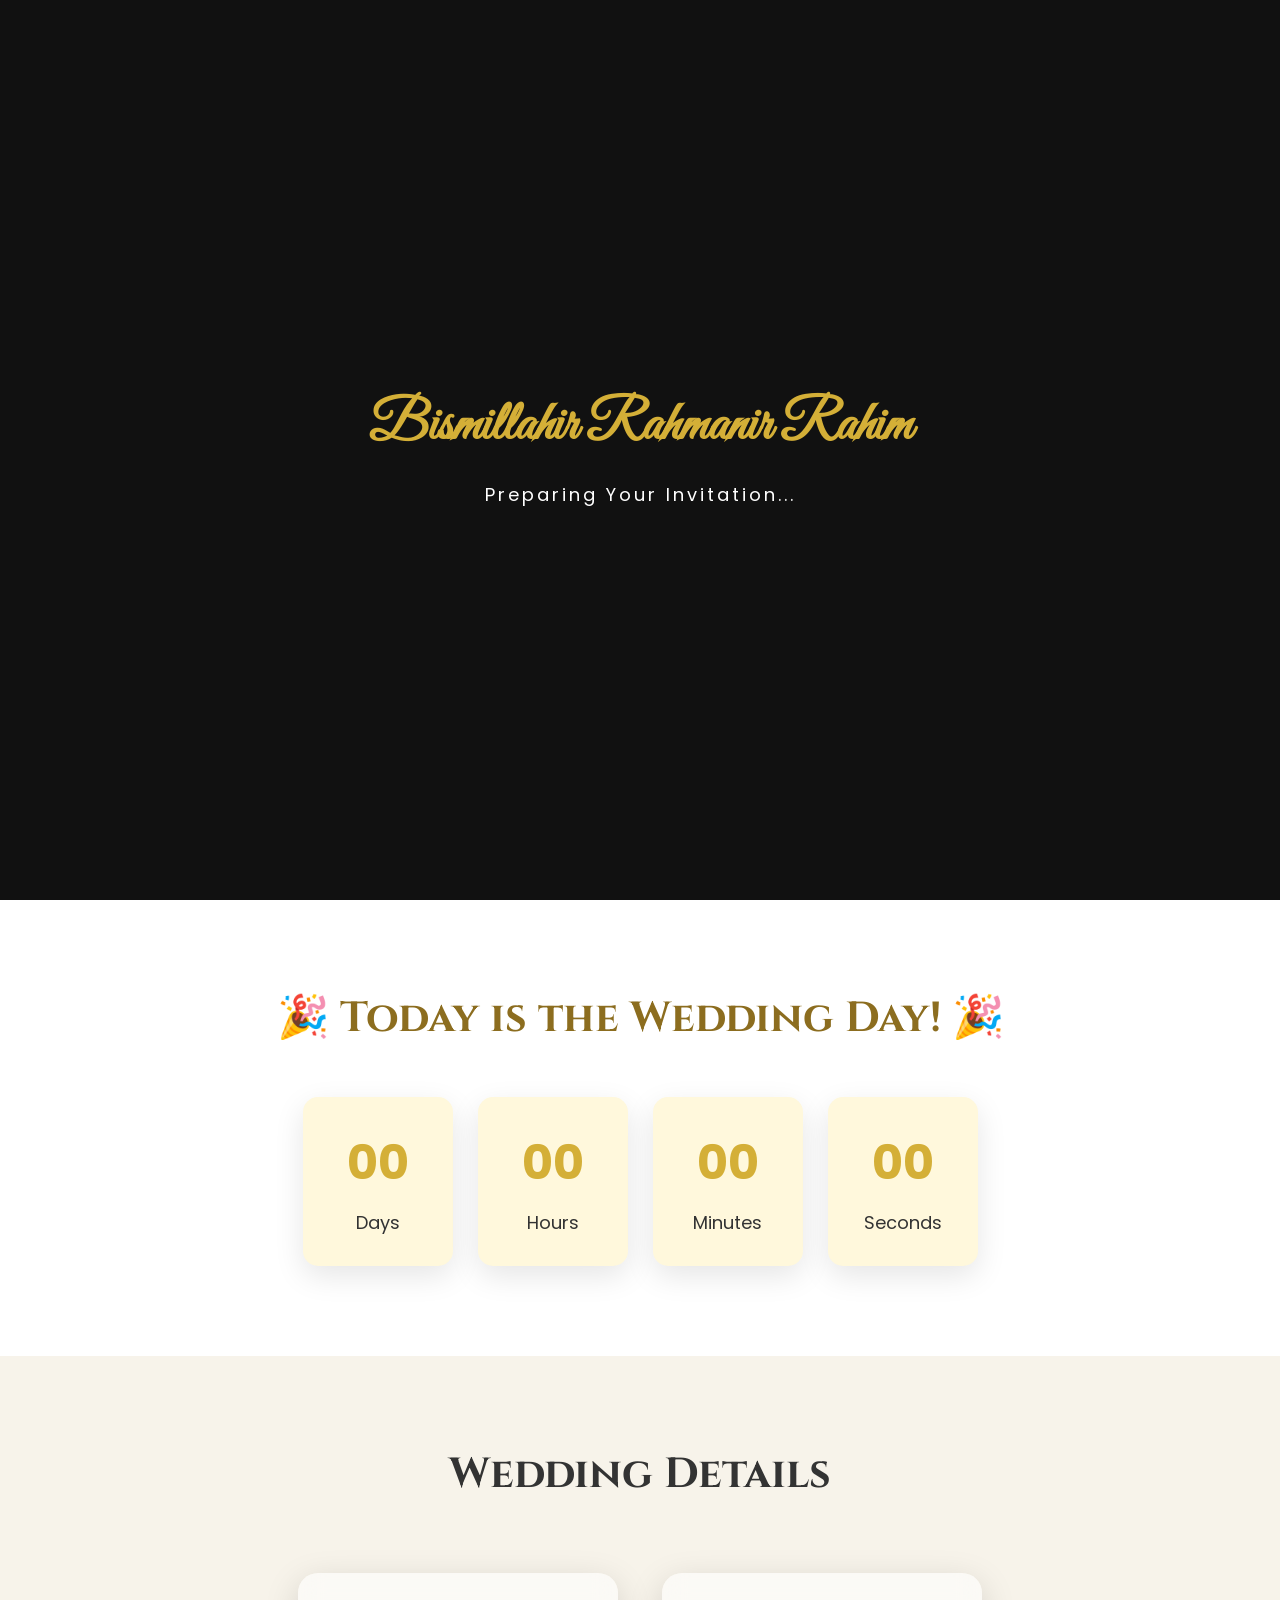
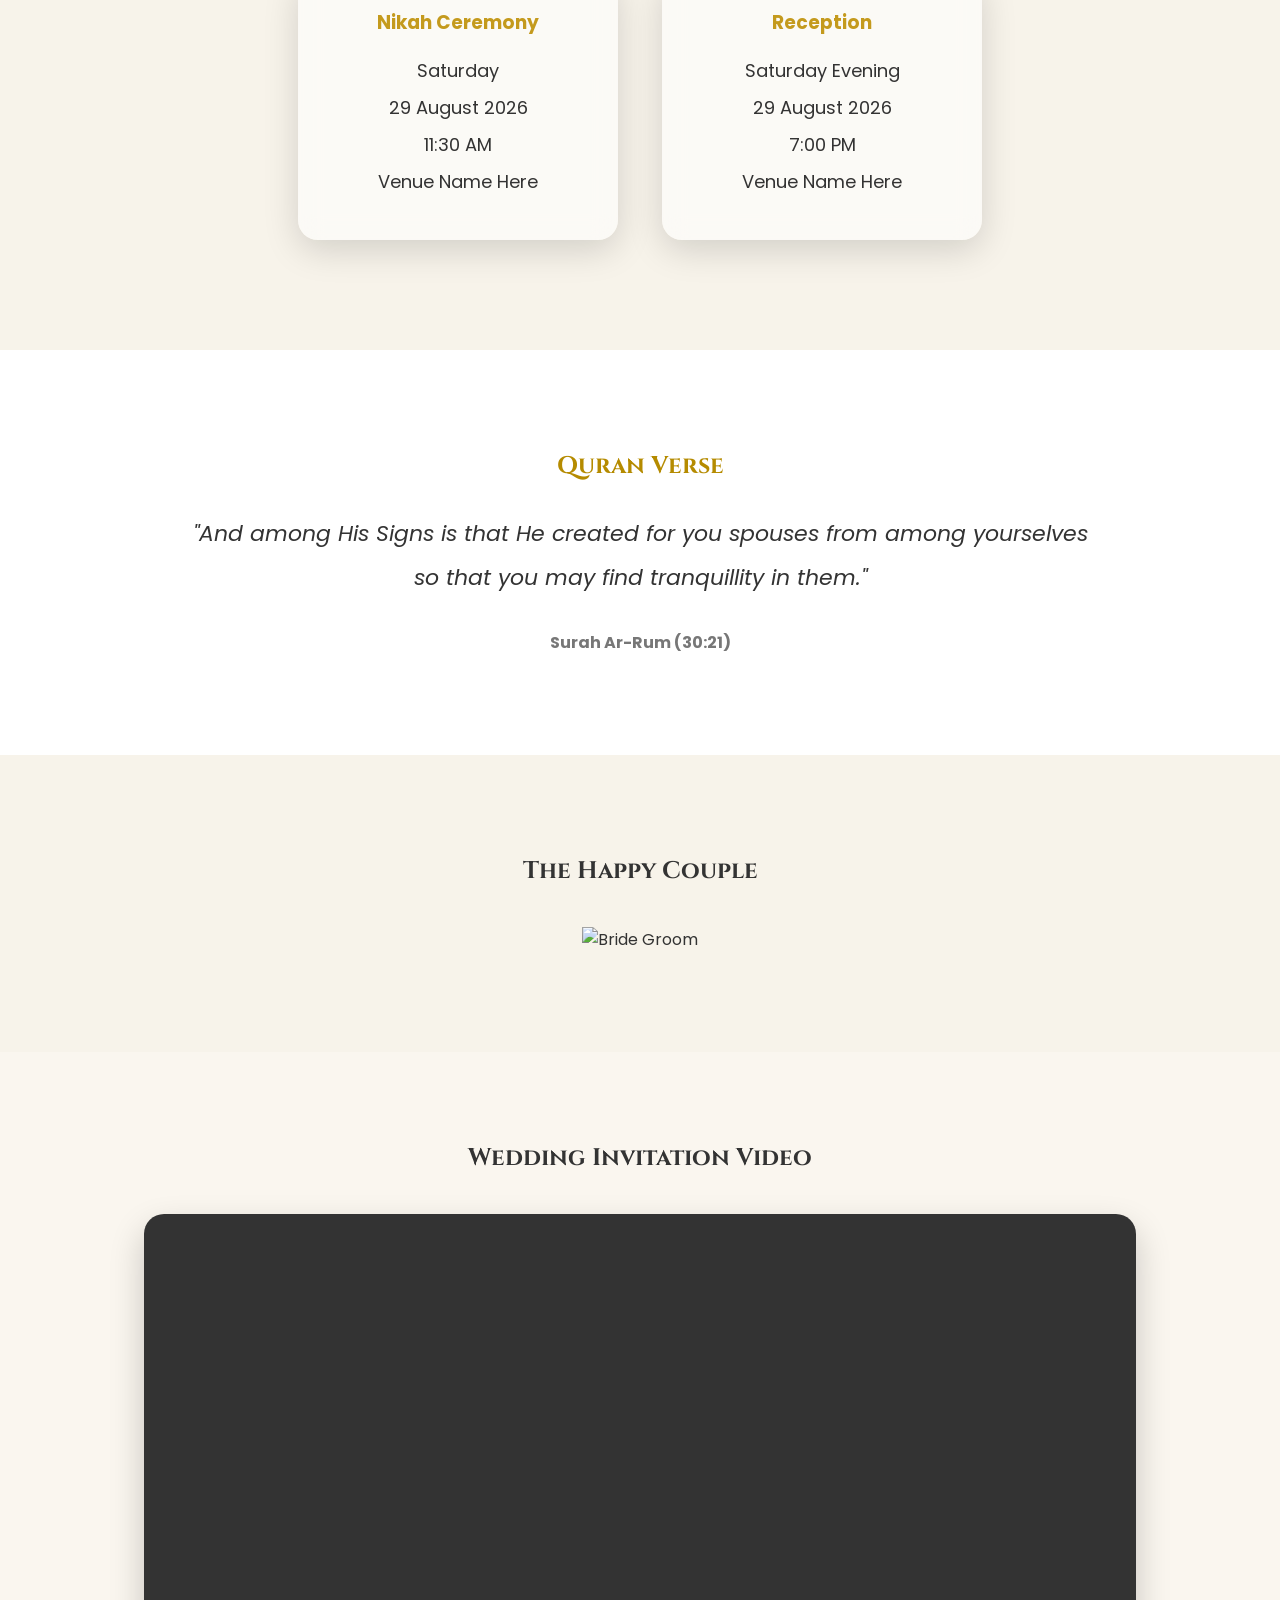
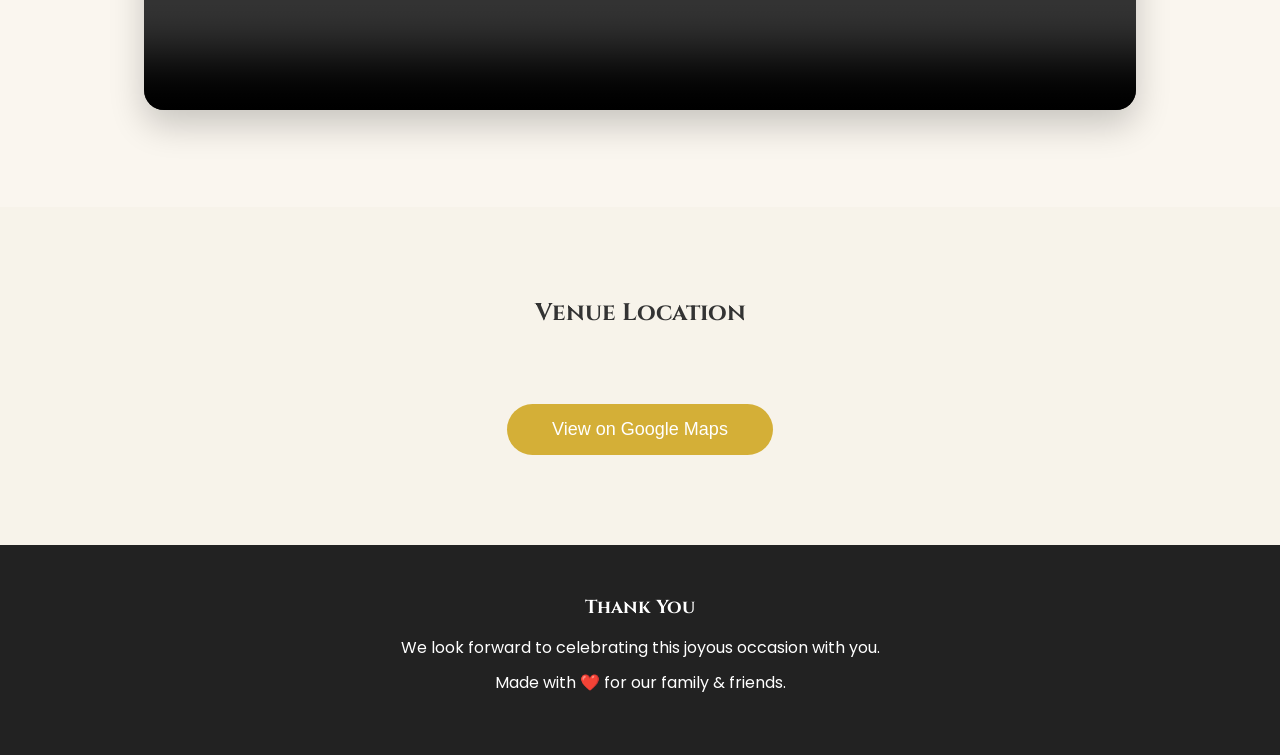
==== index.html @ c0cc4c81 "Add files via upload" ====
<!DOCTYPE html>
<html lang="en">

<head>

<meta charset="UTF-8">
<meta name="viewport" content="width=device-width, initial-scale=1.0">

<title>Mohammed Zubair ❤️ Fareeha Anjum</title>

<link rel="stylesheet" href="style.css">

<link href="https://fonts.googleapis.com/css2?family=Cinzel:wght@400;600;700&family=Great+Vibes&family=Poppins:wght@300;400;500;600&display=swap" rel="stylesheet">

</head>

<body>
<!-- Loading Screen -->

<div id="loader">

    <div class="loader-content">

        <h2>Bismillahir Rahmanir Rahim</h2>

        <p>Preparing Your Invitation...</p>

    </div>

</div>

<!-- Floating Background -->

<div class="floating-bg"></div>

<!-- Hero Section -->

<section class="hero">

<div class="overlay">

<h3>Bismillahir Rahmanir Rahim</h3>

<h1>Mohammed Zubair</h1>

<div class="heart">❤</div>

<h1>Fareeha Anjum</h1>

<p class="invite">

Together with our beloved families,

we warmly invite you to celebrate

our Wedding Ceremony.

</p>

<a href="#details">

<button class="btn pulse">

Open Invitation

</button>

</a>

</div>

</section>

<!-- Countdown -->

<section class="countdown">

<h2>Wedding Countdown</h2>

<div id="timer">

<div>

<span id="days">00</span>

<p>Days</p>

</div>

<div>

<span id="hours">00</span>

<p>Hours</p>

</div>

<div>

<span id="minutes">00</span>

<p>Minutes</p>

</div>

<div>

<span id="seconds">00</span>

<p>Seconds</p>

</div>

</div>

</section>

<!-- Wedding Details -->

<section id="details" class="details">

<h2>Wedding Details</h2>

<div class="card">

<h3>Nikah Ceremony</h3>

<p>Saturday</p>

<p>29 August 2026</p>

<p>11:30 AM</p>

<p>Venue Name Here</p>

</div>

<div class="card">

<h3>Reception</h3>

<p>Saturday Evening</p>

<p>29 August 2026</p>

<p>7:00 PM</p>

<p>Venue Name Here</p>

</div>

</section>

<!-- Quran Verse -->

<section class="verse">

<h2>Quran Verse</h2>

<p>

"And among His Signs is that He created for you spouses

from among yourselves so that you may find tranquillity in them."

</p>

<h4>Surah Ar-Rum (30:21)</h4>

</section>

<!-- Cartoon Illustration -->

<section class="couple">

<h2>The Happy Couple</h2>

<img src="images/bride-groom.png" alt="Bride Groom">

</section>

<!-- Invitation Video -->

<section class="video">

<h2>Wedding Invitation Video</h2>

<video controls>

<source src="video/invitation.mp4" type="video/mp4">

</video>

</section>

<!-- Google Maps -->

<section class="location">

<h2>Venue Location</h2>

<a href="https://maps.google.com" target="_blank">

<button class="btn">

View on Google Maps

</button>

</a>

</section>


<!-- Footer -->

<footer>

<h3>

Thank You

</h3>

<p>

We look forward to celebrating this joyous occasion with you.

</p>

<p>

Made with ❤️ for our family & friends.

</p>

</footer>

<script src="script.js"></script>

<audio id="bgmusic" loop>

<source src="music/wedding.mp3" type="audio/mpeg">

</audio>

<button id="musicBtn">

🔊

</button>

</button>

<button id="topBtn">

↑

</button>

<script src="script.js"></script>

</body>

</html>
---- style.css ----
/* ===========================
   GENERAL SETTINGS
=========================== */

*{
    margin:0;
    padding:0;
    box-sizing:border-box;
}

html{
    scroll-behavior:smooth;
}

body{
    font-family:'Poppins',sans-serif;
    background:#faf6ef;
    color:#333;
    overflow-x:hidden;
}

/* ===========================
   HERO SECTION
=========================== */

.hero{

    height:100vh;

    background:linear-gradient(rgba(0,0,0,.45),rgba(0,0,0,.45)),
    url("images/background.jpg");

    background-size:cover;

    background-position:center;

    display:flex;

    justify-content:center;

    align-items:center;

    text-align:center;

}

.overlay{

    padding:40px;

}

.overlay h3{

    color:#f6d365;

    font-size:24px;

    margin-bottom:20px;

    letter-spacing:2px;

}

.overlay h1{

    font-family:'Great Vibes',cursive;

    color:white;

    font-size:80px;

    text-shadow:3px 3px 12px black;

}

.heart{

    font-size:50px;

    color:#ff4d6d;

    margin:20px 0;

    animation:heartbeat 1.5s infinite;

}

.invite{

    color:white;

    font-size:22px;

    margin-top:30px;

    line-height:1.8;

}

/* ===========================
   BUTTON
=========================== */

.btn{

    margin-top:40px;

    padding:15px 45px;

    background:#d4af37;

    border:none;

    border-radius:50px;

    color:white;

    font-size:18px;

    cursor:pointer;

    transition:.4s;

}

.btn:hover{

    background:#b88a00;

    transform:scale(1.08);

}

/* ===========================
   COUNTDOWN
=========================== */

.countdown{

    padding:90px 20px;

    text-align:center;

    background:white;

}

.countdown h2{

    font-family:'Cinzel',serif;

    color:#8c6d1f;

    font-size:42px;

    margin-bottom:50px;

}

#timer{

    display:flex;

    justify-content:center;

    gap:25px;

    flex-wrap:wrap;

}

#timer div{

    background:#fff8dc;

    width:150px;

    padding:30px;

    border-radius:15px;

    box-shadow:0 10px 30px rgba(0,0,0,.1);

}

#timer span{

    font-size:48px;

    color:#d4af37;

    font-weight:bold;

}

#timer p{

    margin-top:10px;

    font-size:18px;

}

/* ===========================
   DETAILS
=========================== */

.details{

    background:#f7f3ea;

    padding:90px 20px;

    text-align:center;

}

.details h2{

    font-family:'Cinzel';

    font-size:42px;

    margin-bottom:50px;

}

.card{

    display:inline-block;

    width:320px;

    padding:35px;

    margin:20px;

    border-radius:20px;

    background:rgba(255,255,255,.55);

    backdrop-filter:blur(12px);

    box-shadow:0 10px 35px rgba(0,0,0,.15);

    transition:.5s;

}

.card:hover{

    transform:translateY(-10px);

}

.card h3{

    color:#c49a1d;

    margin-bottom:20px;

}

.card p{

    margin:10px 0;

    font-size:18px;

}

/* ===========================
   VERSE
=========================== */

.verse{

    padding:100px 25px;

    background:white;

    text-align:center;

}

.verse h2{

    font-family:'Cinzel';

    color:#b58b00;

    margin-bottom:30px;

}

.verse p{

    max-width:900px;

    margin:auto;

    line-height:2;

    font-size:22px;

    font-style:italic;

}

.verse h4{

    margin-top:30px;

    color:#777;

}

/* ===========================
   COUPLE IMAGE
=========================== */

.couple{

    text-align:center;

    padding:100px 20px;

    background:#f7f3ea;

}

.couple h2{

    margin-bottom:40px;

    font-family:'Cinzel';

}

.couple img{

    width:350px;

    max-width:90%;

}

/* ===========================
   VIDEO
=========================== */

.video{

    text-align:center;

    padding:90px 20px;

}

.video h2{

    margin-bottom:40px;

    font-family:'Cinzel';

}

.video video{

    width:80%;

    border-radius:20px;

    box-shadow:0 15px 35px rgba(0,0,0,.2);

}

/* ===========================
   LOCATION
=========================== */

.location{

    text-align:center;

    padding:90px;

    background:#f7f3ea;

}

.location h2{

    margin-bottom:35px;

    font-family:'Cinzel';

}



/* ===========================
   FOOTER
=========================== */

footer{

    background:#222;

    color:white;

    text-align:center;

    padding:50px 20px;

}

footer h3{

    margin-bottom:15px;

    font-family:'Cinzel';

}

footer p{

    margin:10px;

}

/* ===========================
   HEART ANIMATION
=========================== */

@keyframes heartbeat{

0%{

transform:scale(1);

}

50%{

transform:scale(1.2);

}

100%{

transform:scale(1);

}

}

/* ===========================
   MOBILE
=========================== */

@media(max-width:768px){

.overlay h1{

font-size:52px;

}

.invite{

font-size:18px;

}

#timer{

flex-direction:column;

align-items:center;

}

.card{

width:90%;

}

.video video{

width:95%;

}

}

/* ===========================
   LOADING SCREEN
=========================== */

#loader{
    position:fixed;
    top:0;
    left:0;
    width:100%;
    height:100%;
    background:#111;
    display:flex;
    justify-content:center;
    align-items:center;
    z-index:9999;
    color:white;
    transition:opacity 1s ease;
}

.loader-content{
    text-align:center;
}

.loader-content h2{
    font-family:'Great Vibes',cursive;
    font-size:55px;
    color:#d4af37;
}

.loader-content p{
    margin-top:20px;
    letter-spacing:3px;
    font-size:18px;
}
#musicBtn{

    position:fixed;

    right:25px;

    bottom:30px;

    width:60px;

    height:60px;

    border:none;

    border-radius:50%;

    background:#d4af37;

    color:white;

    font-size:28px;

    cursor:pointer;

    z-index:999;

}
#topBtn{

    position:fixed;

    left:25px;

    bottom:30px;

    width:60px;

    height:60px;

    background:#222;

    color:white;

    border:none;

    border-radius:50%;

    font-size:28px;

    cursor:pointer;

    display:none;

    z-index:999;

}
.floating-bg{

    position:fixed;

    top:0;

    left:0;

    width:100%;

    height:100%;

    pointer-events:none;

    background-image:
    radial-gradient(#d4af37 1px, transparent 1px);

    background-size:50px 50px;

    opacity:.08;

    animation:movebg 40s linear infinite;

}

@keyframes movebg{

    from{

        transform:translateY(0);

    }

    to{

        transform:translateY(-300px);

    }

}
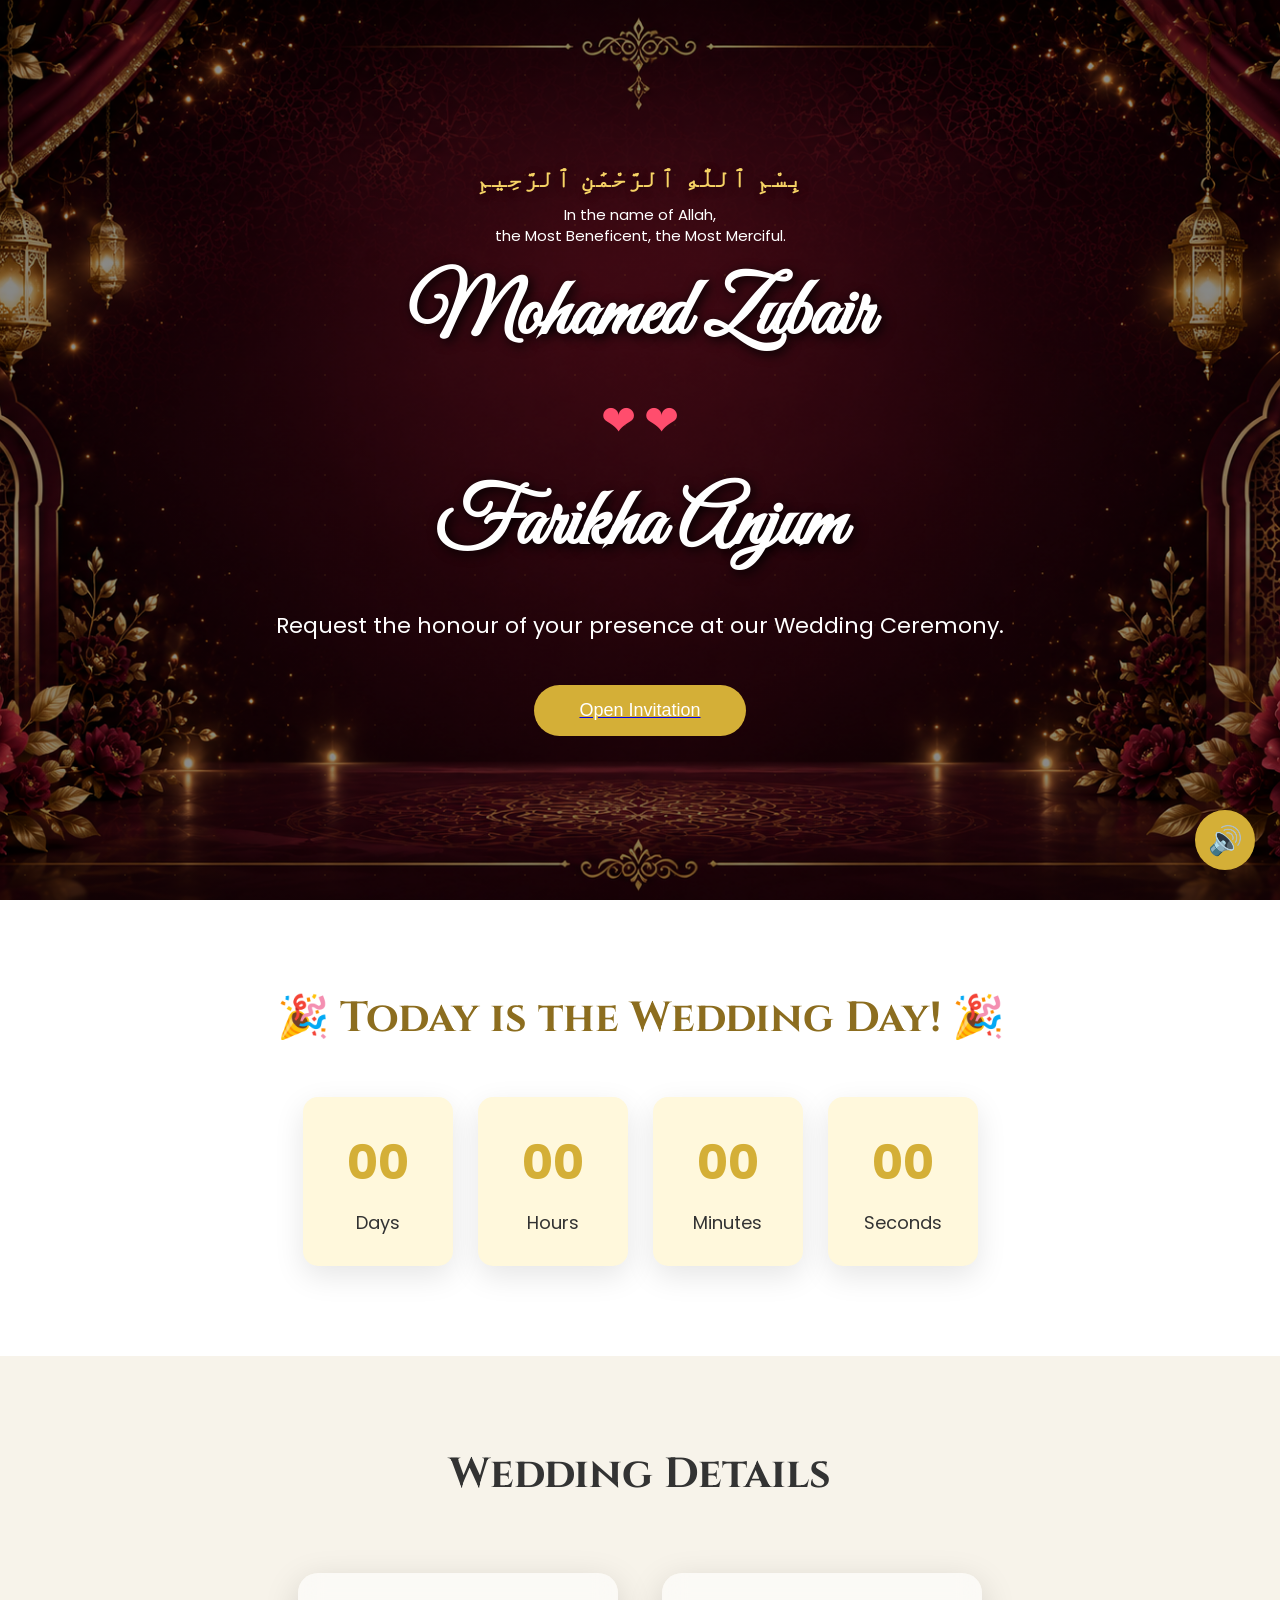
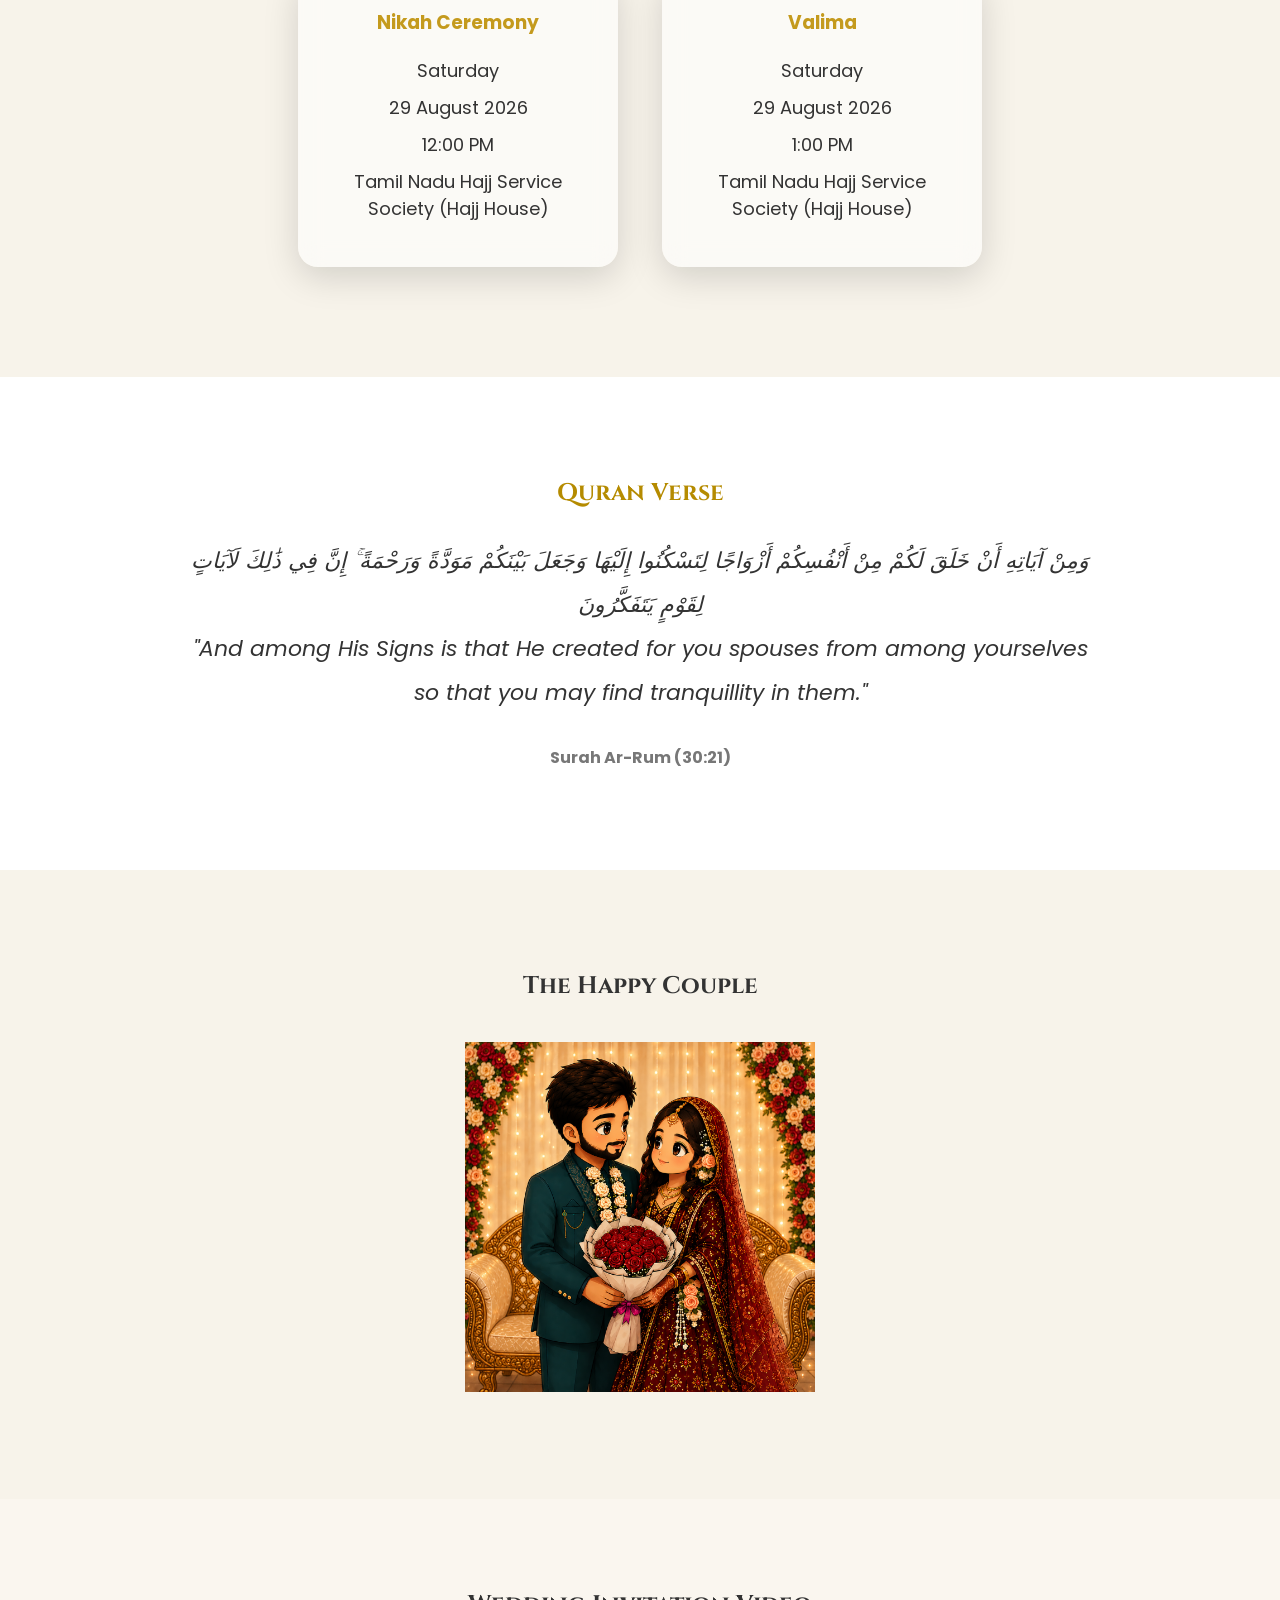
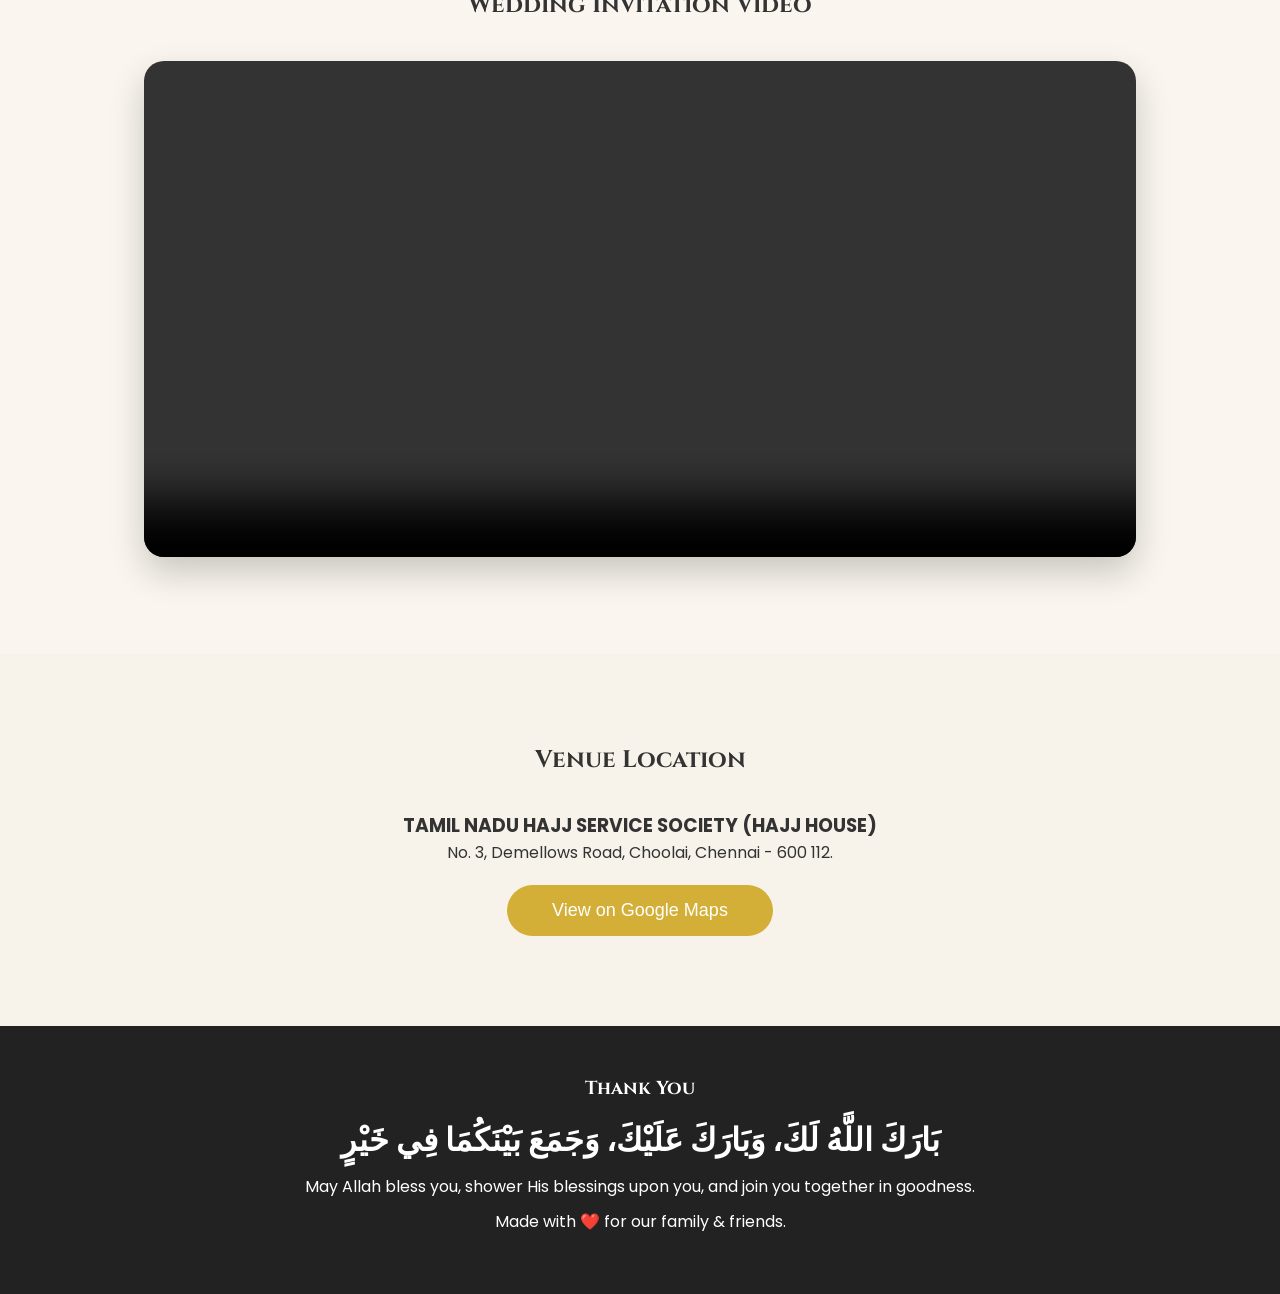
==== commit a4114688: "Add files via upload" ====
--- a/index.html
+++ b/index.html
@@ -6,12 +6,19 @@
 <meta charset="UTF-8">
 <meta name="viewport" content="width=device-width, initial-scale=1.0">
 
-<title>Mohammed Zubair ❤️ Fareeha Anjum</title>
+<title>Zubair ❤️ Farikha  </title>
 
 <link rel="stylesheet" href="style.css">
 
+<link rel="preconnect" href="https://fonts.googleapis.com">
+
+<link rel="preconnect" href="https://fonts.gstatic.com" crossorigin>
+
 <link href="https://fonts.googleapis.com/css2?family=Cinzel:wght@400;600;700&family=Great+Vibes&family=Poppins:wght@300;400;500;600&display=swap" rel="stylesheet">
 
+<!--
+<link href="https://fonts.googleapis.com/css2?family=Cinzel:wght@400;600;700&family=Great+Vibes&family=Poppins:wght@300;400;500;600&display=swap" rel="stylesheet">
+-->
 </head>
 
 <body>
@@ -21,17 +28,57 @@
 
     <div class="loader-content">
 
-        <h2>Bismillahir Rahmanir Rahim</h2>
-
-        <p>Preparing Your Invitation...</p>
+    <p class="from-text">From</p>
+
+    <h2 class="sender-name">
+        Mohamed Jaffer M.R.
+    </h2>
+
+    <p class="and-text">&</p>
+
+    <h2 class="sender-name">
+        Seema S
+    </h2>
+
+</div>
+</div>
+
+<!-- Floating Background -->
+
+<div class="floating-bg">
+<!--
+<div id="welcomeScreen">
+
+    <div class="welcome-content">
+
+        <p class="bismillah">
+            بِسْمِ ٱللَّٰهِ ٱلرَّحْمَٰنِ ٱلرَّحِيمِ
+        </p>
+
+        <h1>
+            Mohamed Zubair
+            <br>
+            &
+            <br>
+            Farikha  Anjum
+        </h1>
+
+        <p>
+            Request the honour of your presence
+            at our Wedding Ceremony
+        </p>
+
+        <button id="openInvitation">
+            Open Invitation
+        </button>
 
     </div>
 
-</div>
-
-<!-- Floating Background -->
-
-<div class="floating-bg"></div>
+</div>-->
+
+</div>
+
+<div id="petals"></div>
 
 <!-- Hero Section -->
 
@@ -39,227 +86,254 @@
 
 <div class="overlay">
 
-<h3>Bismillahir Rahmanir Rahim</h3>
-
-<h1>Mohammed Zubair</h1>
-
-<div class="heart">❤</div>
-
-<h1>Fareeha Anjum</h1>
+
+<h3>بِسْمِ ٱللَّٰهِ ٱلرَّحْمَٰنِ ٱلرَّحِيمِ</h3>
+
+<p class="arabicengtransalation">
+In the name of Allah, <br>
+the Most Beneficent, the Most Merciful.
+</p>
+
+<h1>Mohamed Zubair</h1>
+
+<div class="heart-container">
+
+    <div id="loveHeart" class="heart">
+         <span>❤</span>
+    	    <span>❤</span>
+    </div>
+	<img
+        id="heartArrow"
+        class="love-heart-img hidden-heart"
+        src="images/heart-arrow.png"
+        alt="Join Hearts">
+        
+    <p id="heartHint" class="heart-hint">
+        ✨ Tap the heart to begin
+    </p>
+
+</div>
+
+<h1>Farikha  Anjum</h1>
 
 <p class="invite">
 
-Together with our beloved families,
-
-we warmly invite you to celebrate
-
-our Wedding Ceremony.
+Request the honour of your presence at our Wedding Ceremony.
 
 </p>
 
 <a href="#details">
 
-<button class="btn pulse">
-
-Open Invitation
+<div class="open-wrapper">
+
+    <button class="btn pulse" onclick="openInvitation()">
+        Open Invitation
+    </button>
+
+</div>
+</a>
+
+</div>
+
+</section>
+
+<!-- Countdown -->
+
+<section class="countdown hidden">
+
+<h2>Wedding Countdown</h2>
+
+<div id="timer">
+
+<div>
+
+<span id="days">00</span>
+
+<p>Days</p>
+
+</div>
+
+<div>
+
+<span id="hours">00</span>
+
+<p>Hours</p>
+
+</div>
+
+<div>
+
+<span id="minutes">00</span>
+
+<p>Minutes</p>
+
+</div>
+
+<div>
+
+<span id="seconds">00</span>
+
+<p>Seconds</p>
+
+</div>
+
+</div>
+
+</section>
+
+<!-- Wedding Details -->
+
+<section id="details" class="details">
+
+<h2>Wedding Details</h2>
+
+<div class="card">
+
+<h3>Nikah Ceremony</h3>
+
+<p>Saturday</p>
+
+<p>29 August 2026</p>
+
+<p>12:00 PM</p>
+
+<p>Tamil Nadu Hajj Service Society (Hajj House)</p>
+
+</div>
+
+<div class="card">
+
+<h3>Valima</h3>
+
+<p>Saturday</p>
+
+<p>29 August 2026</p>
+
+<p>1:00 PM</p>
+
+<p>Tamil Nadu Hajj Service Society (Hajj House)</p>
+
+</div>
+
+</section>
+
+<!-- Quran Verse -->
+
+<section class="verse">
+
+<h2>Quran Verse</h2>
+
+<p>
+وَمِنْ آيَاتِهِ أَنْ خَلَقَ لَكُمْ مِنْ أَنْفُسِكُمْ أَزْوَاجًا لِتَسْكُنُوا إِلَيْهَا وَجَعَلَ بَيْنَكُمْ مَوَدَّةً وَرَحْمَةً ۚ إِنَّ فِي ذَٰلِكَ لَآيَاتٍ لِقَوْمٍ يَتَفَكَّرُونَ
+</p>
+
+<p>
+
+"And among His Signs is that He created for you spouses
+
+from among yourselves so that you may find tranquillity in them."
+
+</p>
+
+<h4>Surah Ar-Rum (30:21)</h4>
+
+</section>
+
+<!-- Cartoon Illustration -->
+
+<section class="couple">
+
+<h2>The Happy Couple</h2>
+
+<img id="coupleFrame"
+         src="images/frame1.png"
+         alt="Bride Groom">
+
+</section>
+
+<!-- Invitation Video -->
+
+<section class="video">
+
+<h2>Wedding Invitation Video</h2>
+
+<video id="weddingVideo" controls>
+
+    <source src="video/invitation.mp4" type="video/mp4">
+
+</video>
+
+</section>
+
+<!-- Google Maps -->
+
+<section class="location">
+
+<h2>Venue Location</h2>
+<h3>
+TAMIL NADU HAJJ SERVICE SOCIETY (HAJJ HOUSE) </h3>
+<p> No. 3, Demellows Road, Choolai, Chennai - 600 112. </p>
+
+<a href="https://maps.app.goo.gl/KLW3Ze6tSVZyoc3r6" target="_blank">
+
+<button class="btn">
+
+View on Google Maps
 
 </button>
 
 </a>
 
-</div>
-
-</section>
-
-<!-- Countdown -->
-
-<section class="countdown">
-
-<h2>Wedding Countdown</h2>
-
-<div id="timer">
-
-<div>
-
-<span id="days">00</span>
-
-<p>Days</p>
-
-</div>
-
-<div>
-
-<span id="hours">00</span>
-
-<p>Hours</p>
-
-</div>
-
-<div>
-
-<span id="minutes">00</span>
-
-<p>Minutes</p>
-
-</div>
-
-<div>
-
-<span id="seconds">00</span>
-
-<p>Seconds</p>
-
-</div>
-
-</div>
-
-</section>
-
-<!-- Wedding Details -->
-
-<section id="details" class="details">
-
-<h2>Wedding Details</h2>
-
-<div class="card">
-
-<h3>Nikah Ceremony</h3>
-
-<p>Saturday</p>
-
-<p>29 August 2026</p>
-
-<p>11:30 AM</p>
-
-<p>Venue Name Here</p>
-
-</div>
-
-<div class="card">
-
-<h3>Reception</h3>
-
-<p>Saturday Evening</p>
-
-<p>29 August 2026</p>
-
-<p>7:00 PM</p>
-
-<p>Venue Name Here</p>
-
-</div>
-
-</section>
-
-<!-- Quran Verse -->
-
-<section class="verse">
-
-<h2>Quran Verse</h2>
+</section>
+
+
+<!-- Footer -->
+
+<footer>
+
+<h3>
+
+Thank You
+
+</h3>
+
+<h1> 
+بَارَكَ اللَّهُ لَكَ، وَبَارَكَ عَلَيْكَ، وَجَمَعَ بَيْنَكُمَا فِي خَيْرٍ
+</h1>
 
 <p>
-
-"And among His Signs is that He created for you spouses
-
-from among yourselves so that you may find tranquillity in them."
-
-</p>
-
-<h4>Surah Ar-Rum (30:21)</h4>
-
-</section>
-
-<!-- Cartoon Illustration -->
-
-<section class="couple">
-
-<h2>The Happy Couple</h2>
-
-<img src="images/bride-groom.png" alt="Bride Groom">
-
-</section>
-
-<!-- Invitation Video -->
-
-<section class="video">
-
-<h2>Wedding Invitation Video</h2>
-
-<video controls>
-
-<source src="video/invitation.mp4" type="video/mp4">
-
-</video>
-
-</section>
-
-<!-- Google Maps -->
-
-<section class="location">
-
-<h2>Venue Location</h2>
-
-<a href="https://maps.google.com" target="_blank">
-
-<button class="btn">
-
-View on Google Maps
+May Allah bless you, shower His blessings upon you, and join you together in goodness.
+</p>
+
+
+<p>
+
+Made with ❤️ for our family & friends.
+
+</p>
+
+</footer>
+
+<audio id="bgmusic" loop>
+
+<source src="music/wedding.mp3" type="audio/mpeg">
+
+</audio>
+
+<button id="musicBtn">
+
+🔊
 
 </button>
 
-</a>
-
-</section>
-
-
-<!-- Footer -->
-
-<footer>
-
-<h3>
-
-Thank You
-
-</h3>
-
-<p>
-
-We look forward to celebrating this joyous occasion with you.
-
-</p>
-
-<p>
-
-Made with ❤️ for our family & friends.
-
-</p>
-
-</footer>
+<button id="topBtn">
+
+↑
+
+</button>
 
 <script src="script.js"></script>
 
-<audio id="bgmusic" loop>
-
-<source src="music/wedding.mp3" type="audio/mpeg">
-
-</audio>
-
-<button id="musicBtn">
-
-🔊
-
-</button>
-
-</button>
-
-<button id="topBtn">
-
-↑
-
-</button>
-
-<script src="script.js"></script>
-
 </body>
 
 </html>
--- a/style.css
+++ b/style.css
@@ -18,6 +18,11 @@
     color:#333;
     overflow-x:hidden;
 }
+body.lock-scroll {
+    overflow: hidden;
+    height: 100vh;
+}
+
 
 /* ===========================
    HERO SECTION
@@ -43,10 +48,21 @@
     text-align:center;
 
 }
+.hero h3{
+    font-family: 'Cinzel', serif;
+    font-size: 2.3rem;
+    font-weight: 700;
+    color: #D4AF37;
+    letter-spacing: 3px;
+    text-transform: uppercase;
+    text-align: center;
+    text-shadow: 2px 2px 10px rgba(0,0,0,0.35);
+    margin-bottom: 25px;
+}
 
 .overlay{
 
-    padding:40px;
+    padding:25px 40px;
 
 }
 
@@ -56,421 +72,661 @@
 
     font-size:24px;
 
+    margin-bottom:8px;
+
+    letter-spacing:2px;
+
+}
+
+.overlay h1{
+
+    font-family:'Great Vibes',cursive;
+
+    color:white;
+
+    font-size:80px;
+
+    text-shadow:3px 3px 12px black;
+
+}
+
+.heart{
+
+    display:flex;
+    justify-content:center;
+    align-items:center;
+    gap:8px;
+
+    font-size:50px;
+    color:#ff4d6d;
+
+    margin:20px 0;
+
+    animation:heartbeat 1.5s infinite;
+
+}
+.hidden-heart{
+
+    display:none;
+
+}
+
+.show-heart{
+
+    display:block;
+
+    animation:newHeartAppear .5s ease;
+
+}
+
+.love-heart-img{
+
+    width:175px;
+    height:auto;
+
+}
+
+@keyframes newHeartAppear{
+
+    from{
+
+        opacity:0;
+        transform:scale(.7);
+
+    }
+
+    to{
+
+        opacity:1;
+        transform:scale(1);
+
+    }
+
+}
+
+.invite{
+
+    color:white;
+
+    font-size:22px;
+
+    margin-top:30px;
+
+    line-height:1.8;
+
+}
+
+.arabicengtransalation{
+
+    color:white;
+
+    font-size:15px;
+
+    margin-top:0;
     margin-bottom:20px;
 
-    letter-spacing:2px;
-
-}
+    line-height:1.4;
+
+}
+
+/* ===========================
+   BUTTON
+=========================== */
+
+.btn{
+
+    margin-top:20px;
+
+    padding:15px 45px;
+
+    background:#d4af37;
+
+    border:none;
+
+    border-radius:50px;
+
+    color:white;
+
+    font-size:18px;
+
+    cursor:pointer;
+
+    transition:.4s;
+    
+    animation: premiumPulse 2.8s ease-in-out infinite;
+
+/*    animation: 
+    pulse 2s infinite,
+    floatBtn 3s ease-in-out infinite;		*/
+    
+}
+
+.btn:hover{
+
+    background:#b88a00;
+
+    transform:scale(1.08);
+
+}
+
+@keyframes premiumPulse{
+
+    0%,100%{
+        transform:scale(1);
+        box-shadow:0 0 18px rgba(212,175,55,.35);
+    }
+
+    50%{
+        transform:scale(1.04);
+        box-shadow:0 0 32px rgba(212,175,55,.75);
+    }
+
+}
+
+@keyframes pulse {
+    0% {
+        transform: scale(1);
+        box-shadow: 0 0 0 rgba(212,175,55,0.6);
+    }
+
+    50% {
+        transform: scale(1.06);
+        box-shadow: 0 0 25px rgba(212,175,55,0.8);
+    }
+
+    100% {
+        transform: scale(1);
+        box-shadow: 0 0 0 rgba(212,175,55,0.6);
+    }
+}
+
+@keyframes floatBtn {
+
+    0%,100%{
+        transform:translateY(0);
+    }
+
+    50%{
+        transform:translateY(-6px);
+    }
+
+}
+
+.heart{
+
+    display: flex;
+    flex-direction: row;
+
+    justify-content: center;
+    align-items: center;
+
+    gap: 8px;
+
+    cursor: pointer;
+
+    transition: transform .3s ease;
+
+    font-size: 42px;
+    color: #ff4d6d;
+
+}
+.heart.pop{
+
+    animation:heartPop .45s ease;
+
+}
+
+.heart.glow{
+
+    color:#FFD54F;
+
+    text-shadow:
+        0 0 10px rgba(255,213,79,.8),
+        0 0 25px rgba(255,213,79,.6),
+        0 0 40px rgba(255,213,79,.4);
+
+    transition:.4s;
+
+}
+
+.heart-container{
+
+    position:relative;
+
+    width:180px;
+    height:90px;
+
+    margin:10px auto;
+
+    display:flex;
+    justify-content:center;
+    align-items:center;
+
+}
+
+@keyframes heartPop {
+
+    0% {
+        transform: scale(1);
+    }
+
+    25% {
+        transform: scale(1.45) rotate(-8deg);
+    }
+
+    45% {
+        transform: scale(1.2) rotate(8deg);
+    }
+
+    70% {
+        transform: scale(0.95);
+    }
+
+    100% {
+        transform: scale(1);
+    }
+
+}
+
+
+/* Hint */
+
+/* Hint */
+.heart-hint{
+
+    position: absolute;
+
+    bottom: 75px;      /* Controls how high the hint appears */
+
+    left: 50%;
+    transform: translateX(-50%);
+
+    color: #D4AF37;
+    font-size: 14px;
+
+    text-align: center;
+    white-space: nowrap;
+
+    opacity: 0;
+
+    
+    animation:
+    hintAnimation 6s forwards,
+    hintFloat 2s ease-in-out infinite;
+
+}
+@keyframes hintAnimation{
+
+    0%,30%{
+        opacity:0;
+    }
+
+    40%,75%{
+        opacity:1;
+    }
+
+    100%{
+        opacity:0;
+    }
+
+}
+
+@keyframes hintFloat {
+
+    0%,100%{
+        transform: translateX(-50%) translateY(0);
+    }
+
+    50%{
+        transform: translateX(-50%) translateY(-5px);
+    }
+
+}
+
+/* ===========================
+   COUNTDOWN
+=========================== */
+
+.countdown{
+
+    padding:90px 20px;
+
+    text-align:center;
+
+    background:white;
+
+}
+
+.countdown h2{
+
+    font-family:'Cinzel',serif;
+
+    color:#8c6d1f;
+
+    font-size:42px;
+
+    margin-bottom:50px;
+
+}
+
+#timer{
+
+    display:flex;
+
+    justify-content:center;
+
+    gap:25px;
+
+    flex-wrap:wrap;
+
+}
+
+#timer div{
+
+    background:#fff8dc;
+
+    width:150px;
+
+    padding:30px;
+
+    border-radius:15px;
+
+    box-shadow:0 10px 30px rgba(0,0,0,.1);
+
+}
+
+#timer span{
+
+    font-size:48px;
+
+    color:#d4af37;
+
+    font-weight:bold;
+
+}
+
+#timer p{
+
+    margin-top:10px;
+
+    font-size:18px;
+
+}
+
+/* ===========================
+   DETAILS
+=========================== */
+
+.details{
+
+    background:#f7f3ea;
+
+    padding:90px 20px;
+
+    text-align:center;
+
+}
+
+.details h2{
+
+    font-family:'Cinzel';
+
+    font-size:42px;
+
+    margin-bottom:50px;
+
+}
+
+.card{
+
+    display:inline-block;
+
+    width:320px;
+
+    padding:35px;
+
+    margin:20px;
+
+    border-radius:20px;
+
+    background:rgba(255,255,255,.55);
+
+    backdrop-filter:blur(12px);
+
+    box-shadow:0 10px 35px rgba(0,0,0,.15);
+
+    transition:.5s;
+
+}
+
+.card:hover{
+
+    transform:translateY(-10px);
+
+}
+
+.card h3{
+
+    color:#c49a1d;
+
+    margin-bottom:20px;
+
+}
+
+.card p{
+
+    margin:10px 0;
+
+    font-size:18px;
+
+}
+
+/* ===========================
+   VERSE
+=========================== */
+
+.verse{
+
+    padding:100px 25px;
+
+    background:white;
+
+    text-align:center;
+
+}
+
+.verse h2{
+
+    font-family:'Cinzel';
+
+    color:#b58b00;
+
+    margin-bottom:30px;
+
+}
+
+.verse p{
+
+    max-width:900px;
+
+    margin:auto;
+
+    line-height:2;
+
+    font-size:22px;
+
+    font-style:italic;
+
+}
+
+.verse h4{
+
+    margin-top:30px;
+
+    color:#777;
+
+}
+
+/* ===========================
+   COUPLE IMAGE
+=========================== */
+
+.couple{
+
+    text-align:center;
+
+    padding:100px 20px;
+
+    background:#f7f3ea;
+
+}
+
+.couple h2{
+
+    margin-bottom:40px;
+
+    font-family:'Cinzel';
+
+}
+
+.couple img{
+
+    width:350px;
+
+    max-width:90%;
+
+}
+
+/* ===========================
+   VIDEO
+=========================== */
+
+.video{
+
+    text-align:center;
+
+    padding:90px 20px;
+
+}
+
+.video h2{
+
+    margin-bottom:40px;
+
+    font-family:'Cinzel';
+
+}
+
+.video video{
+
+    width:80%;
+
+    border-radius:20px;
+
+    box-shadow:0 15px 35px rgba(0,0,0,.2);
+
+}
+
+/* ===========================
+   LOCATION
+=========================== */
+
+.location{
+
+    text-align:center;
+
+    padding:90px;
+
+    background:#f7f3ea;
+
+}
+
+.location h2{
+
+    margin-bottom:35px;
+
+    font-family:'Cinzel';
+
+}
+
+
+
+/* ===========================
+   FOOTER
+=========================== */
+
+footer{
+
+    background:#222;
+
+    color:white;
+
+    text-align:center;
+
+    padding:50px 20px;
+
+}
+
+footer h3{
+
+    margin-bottom:15px;
+
+    font-family:'Cinzel';
+
+}
+
+footer p{
+
+    margin:10px;
+
+}
+
+/* ===========================
+   HEART ANIMATION
+=========================== */
+
+@keyframes heartbeat{
+
+0%{
+
+transform:scale(1);
+
+}
+
+50%{
+
+transform:scale(1.2);
+
+}
+
+100%{
+
+transform:scale(1);
+
+}
+
+}
+
+/* ===========================
+   MOBILE
+=========================== */
+
+@media(max-width:768px){
 
 .overlay h1{
 
-    font-family:'Great Vibes',cursive;
-
-    color:white;
-
-    font-size:80px;
-
-    text-shadow:3px 3px 12px black;
-
-}
-
-.heart{
-
-    font-size:50px;
-
-    color:#ff4d6d;
-
-    margin:20px 0;
-
-    animation:heartbeat 1.5s infinite;
+font-size:52px;
 
 }
 
 .invite{
 
-    color:white;
-
-    font-size:22px;
-
-    margin-top:30px;
-
-    line-height:1.8;
-
-}
-
-/* ===========================
-   BUTTON
-=========================== */
-
-.btn{
-
-    margin-top:40px;
-
-    padding:15px 45px;
-
-    background:#d4af37;
-
-    border:none;
-
-    border-radius:50px;
-
-    color:white;
-
-    font-size:18px;
-
-    cursor:pointer;
-
-    transition:.4s;
-
-}
-
-.btn:hover{
-
-    background:#b88a00;
-
-    transform:scale(1.08);
-
-}
-
-/* ===========================
-   COUNTDOWN
-=========================== */
-
-.countdown{
-
-    padding:90px 20px;
-
-    text-align:center;
-
-    background:white;
-
-}
-
-.countdown h2{
-
-    font-family:'Cinzel',serif;
-
-    color:#8c6d1f;
-
-    font-size:42px;
-
-    margin-bottom:50px;
-
-}
-
-#timer{
-
-    display:flex;
-
-    justify-content:center;
-
-    gap:25px;
-
-    flex-wrap:wrap;
-
-}
-
-#timer div{
-
-    background:#fff8dc;
-
-    width:150px;
-
-    padding:30px;
-
-    border-radius:15px;
-
-    box-shadow:0 10px 30px rgba(0,0,0,.1);
-
-}
-
-#timer span{
-
-    font-size:48px;
-
-    color:#d4af37;
-
-    font-weight:bold;
-
-}
-
-#timer p{
-
-    margin-top:10px;
-
-    font-size:18px;
-
-}
-
-/* ===========================
-   DETAILS
-=========================== */
-
-.details{
-
-    background:#f7f3ea;
-
-    padding:90px 20px;
-
-    text-align:center;
-
-}
-
-.details h2{
-
-    font-family:'Cinzel';
-
-    font-size:42px;
-
-    margin-bottom:50px;
-
-}
-
-.card{
-
-    display:inline-block;
-
-    width:320px;
-
-    padding:35px;
-
-    margin:20px;
-
-    border-radius:20px;
-
-    background:rgba(255,255,255,.55);
-
-    backdrop-filter:blur(12px);
-
-    box-shadow:0 10px 35px rgba(0,0,0,.15);
-
-    transition:.5s;
-
-}
-
-.card:hover{
-
-    transform:translateY(-10px);
-
-}
-
-.card h3{
-
-    color:#c49a1d;
-
-    margin-bottom:20px;
-
-}
-
-.card p{
-
-    margin:10px 0;
-
-    font-size:18px;
-
-}
-
-/* ===========================
-   VERSE
-=========================== */
-
-.verse{
-
-    padding:100px 25px;
-
-    background:white;
-
-    text-align:center;
-
-}
-
-.verse h2{
-
-    font-family:'Cinzel';
-
-    color:#b58b00;
-
-    margin-bottom:30px;
-
-}
-
-.verse p{
-
-    max-width:900px;
-
-    margin:auto;
-
-    line-height:2;
-
-    font-size:22px;
-
-    font-style:italic;
-
-}
-
-.verse h4{
-
-    margin-top:30px;
-
-    color:#777;
-
-}
-
-/* ===========================
-   COUPLE IMAGE
-=========================== */
-
-.couple{
-
-    text-align:center;
-
-    padding:100px 20px;
-
-    background:#f7f3ea;
-
-}
-
-.couple h2{
-
-    margin-bottom:40px;
-
-    font-family:'Cinzel';
-
-}
-
-.couple img{
-
-    width:350px;
-
-    max-width:90%;
-
-}
-
-/* ===========================
-   VIDEO
-=========================== */
-
-.video{
-
-    text-align:center;
-
-    padding:90px 20px;
-
-}
-
-.video h2{
-
-    margin-bottom:40px;
-
-    font-family:'Cinzel';
-
-}
-
-.video video{
-
-    width:80%;
-
-    border-radius:20px;
-
-    box-shadow:0 15px 35px rgba(0,0,0,.2);
-
-}
-
-/* ===========================
-   LOCATION
-=========================== */
-
-.location{
-
-    text-align:center;
-
-    padding:90px;
-
-    background:#f7f3ea;
-
-}
-
-.location h2{
-
-    margin-bottom:35px;
-
-    font-family:'Cinzel';
-
-}
-
-
-
-/* ===========================
-   FOOTER
-=========================== */
-
-footer{
-
-    background:#222;
-
-    color:white;
-
-    text-align:center;
-
-    padding:50px 20px;
-
-}
-
-footer h3{
-
-    margin-bottom:15px;
-
-    font-family:'Cinzel';
-
-}
-
-footer p{
-
-    margin:10px;
-
-}
-
-/* ===========================
-   HEART ANIMATION
-=========================== */
-
-@keyframes heartbeat{
-
-0%{
-
-transform:scale(1);
-
-}
-
-50%{
-
-transform:scale(1.2);
-
-}
-
-100%{
-
-transform:scale(1);
-
-}
-
-}
-
-/* ===========================
-   MOBILE
-=========================== */
-
-@media(max-width:768px){
-
-.overlay h1{
-
-font-size:52px;
-
-}
-
-.invite{
-
 font-size:18px;
+
+}
+.arabicengtransalation{
+
+font-size:15px;
 
 }
 
@@ -513,6 +769,7 @@
     z-index:9999;
     color:white;
     transition:opacity 1s ease;
+     visibility:hidden;
 }
 
 .loader-content{
@@ -522,7 +779,8 @@
 .loader-content h2{
     font-family:'Great Vibes',cursive;
     font-size:55px;
-    color:#d4af37;
+   /* color:#d4af37;*/
+    color:#F5F5F5
 }
 
 .loader-content p{
@@ -530,6 +788,28 @@
     letter-spacing:3px;
     font-size:18px;
 }
+
+.from-text{
+    font-family:'Poppins',sans-serif;
+    font-size:20px;
+    letter-spacing:2px;
+    color:white;
+}
+
+.and-text{
+    font-family:'Poppins',sans-serif;
+    font-size:20px;
+    color:white;
+    margin:8px 0;
+}
+
+.sender-name{
+    font-family:'Great Vibes',cursive;
+    font-size:55px;
+    color:#d4af37;
+    margin:0;
+}
+
 #musicBtn{
 
     position:fixed;
@@ -561,9 +841,9 @@
 
     position:fixed;
 
-    left:25px;
-
-    bottom:30px;
+    right:25px;
+
+    bottom:100px;
 
     width:60px;
 
@@ -625,4 +905,171 @@
 
     }
 
-}+}
+/* ===========================
+   SCROLL REVEAL ANIMATION
+=========================== */
+
+.hidden{
+
+    opacity:0;
+
+    transform:translateY(60px);
+
+    transition:all 1s ease;
+
+}
+
+.show{
+
+    opacity:1;
+
+    transform:translateY(0);
+
+}
+/* ===========================
+   FLOWER PETALS
+=========================== */
+
+#petals{
+
+    position:fixed;
+
+    top:0;
+
+    left:0;
+
+    width:100%;
+
+    height:100%;
+
+    pointer-events:none;
+
+    overflow:hidden;
+
+    z-index:1;
+
+}
+
+.petal{
+
+    position: fixed;
+
+    top: -80px;
+
+    width: 28px;
+
+    height: auto;
+
+    pointer-events: none;
+
+    user-select: none;
+
+    opacity: 0.9;
+
+    z-index: 999;
+
+    animation: fall linear infinite;
+
+    transform-origin: center;
+
+    will-change: transform;
+
+}
+@keyframes fall {
+
+    0%{
+        transform: translate3d(0,-80px,0) rotate(0deg);
+        opacity:0;
+    }
+
+    5%{
+        opacity:1;
+    }
+
+    90%{
+        opacity:1;
+        transform: translate3d(20px,95vh,0) rotate(320deg);
+    }
+
+    100%{
+        opacity:0;
+        transform: translate3d(30px,110vh,0) rotate(360deg);
+    }
+
+}
+
+/* Open Invitation Wrapper */
+.open-wrapper{
+    display:flex;
+    flex-direction:column;
+    align-items:center;
+    margin-top:20px;
+}
+
+/* Animated Arrow */
+.scroll-arrow{
+
+    font-size:30px;
+    color:#D4AF37;
+    margin-top:10px;
+
+    animation:bounceArrow 1.2s infinite;
+
+}
+
+/* Arrow Animation */
+
+@keyframes bounceArrow{
+
+    0%,100%{
+        transform:translateY(0);
+        opacity:0.7;
+    }
+
+    50%{
+        transform:translateY(10px);
+        opacity:1;
+    }
+
+}
+
+.sparkle{
+
+    position:absolute;
+
+    width:6px;
+    height:6px;
+
+    background:#FFD54F;
+    border-radius:50%;
+
+    pointer-events:none;
+
+    box-shadow:
+        0 0 8px #FFD54F,
+        0 0 15px #FFD54F;
+
+    animation:sparkleBurst .8s ease-out forwards;
+
+}
+
+@keyframes sparkleBurst{
+
+    from{
+
+        opacity:1;
+        transform:translate(0,0) scale(1);
+
+    }
+
+    to{
+
+        opacity:0;
+        transform:
+            translate(var(--x),var(--y))
+            scale(0);
+
+    }
+
+}
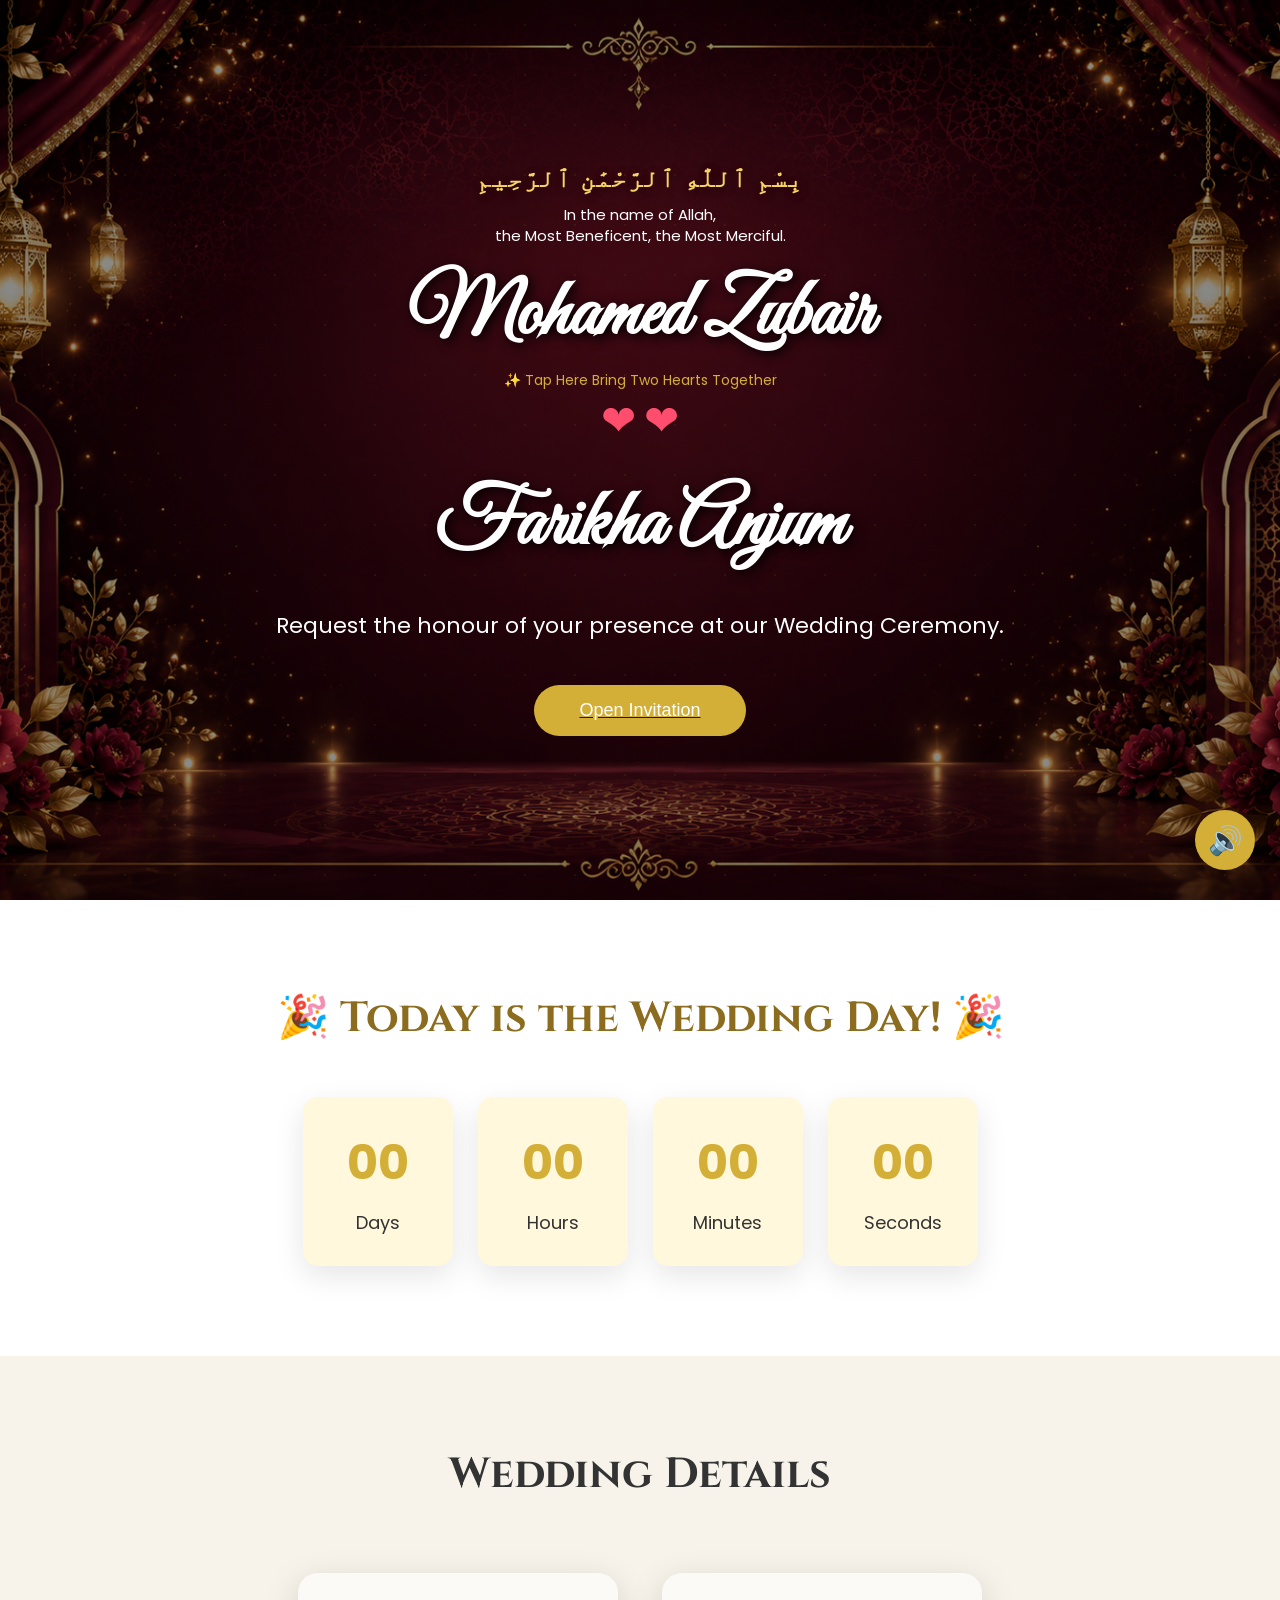
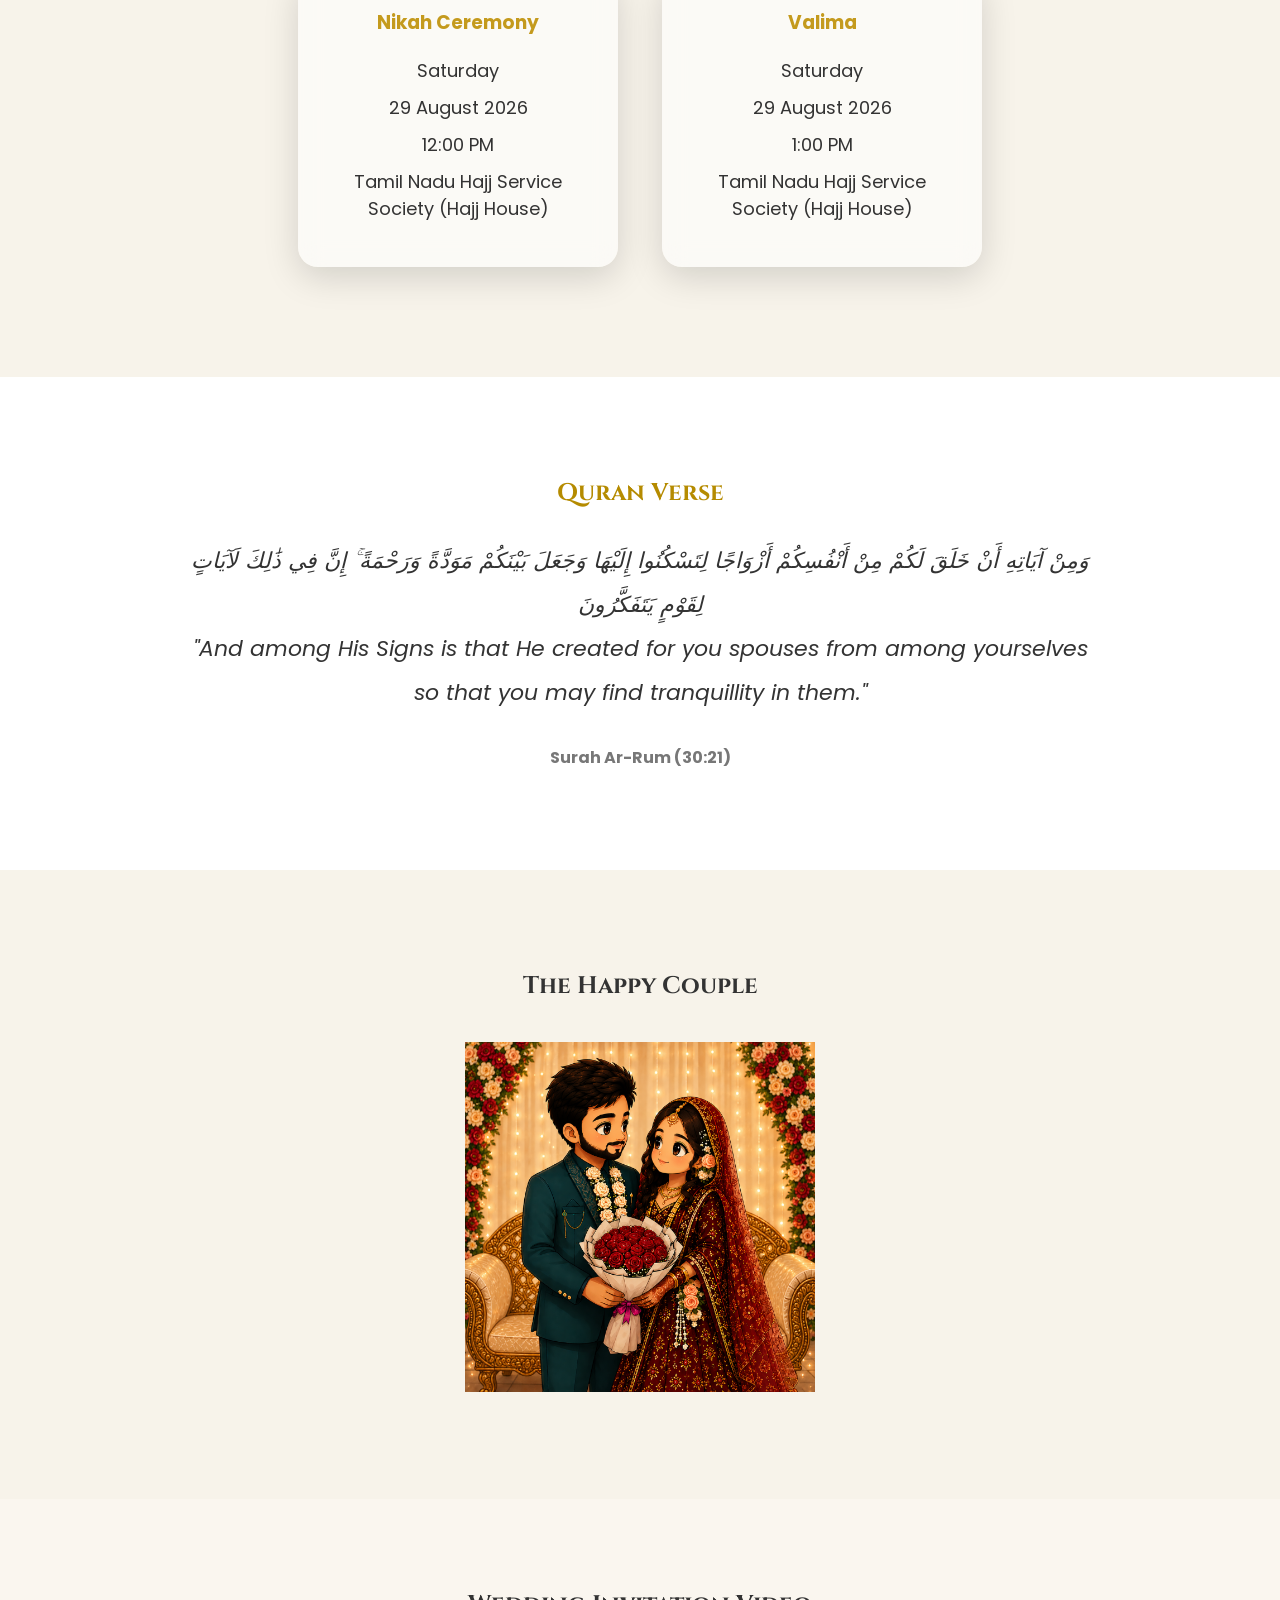
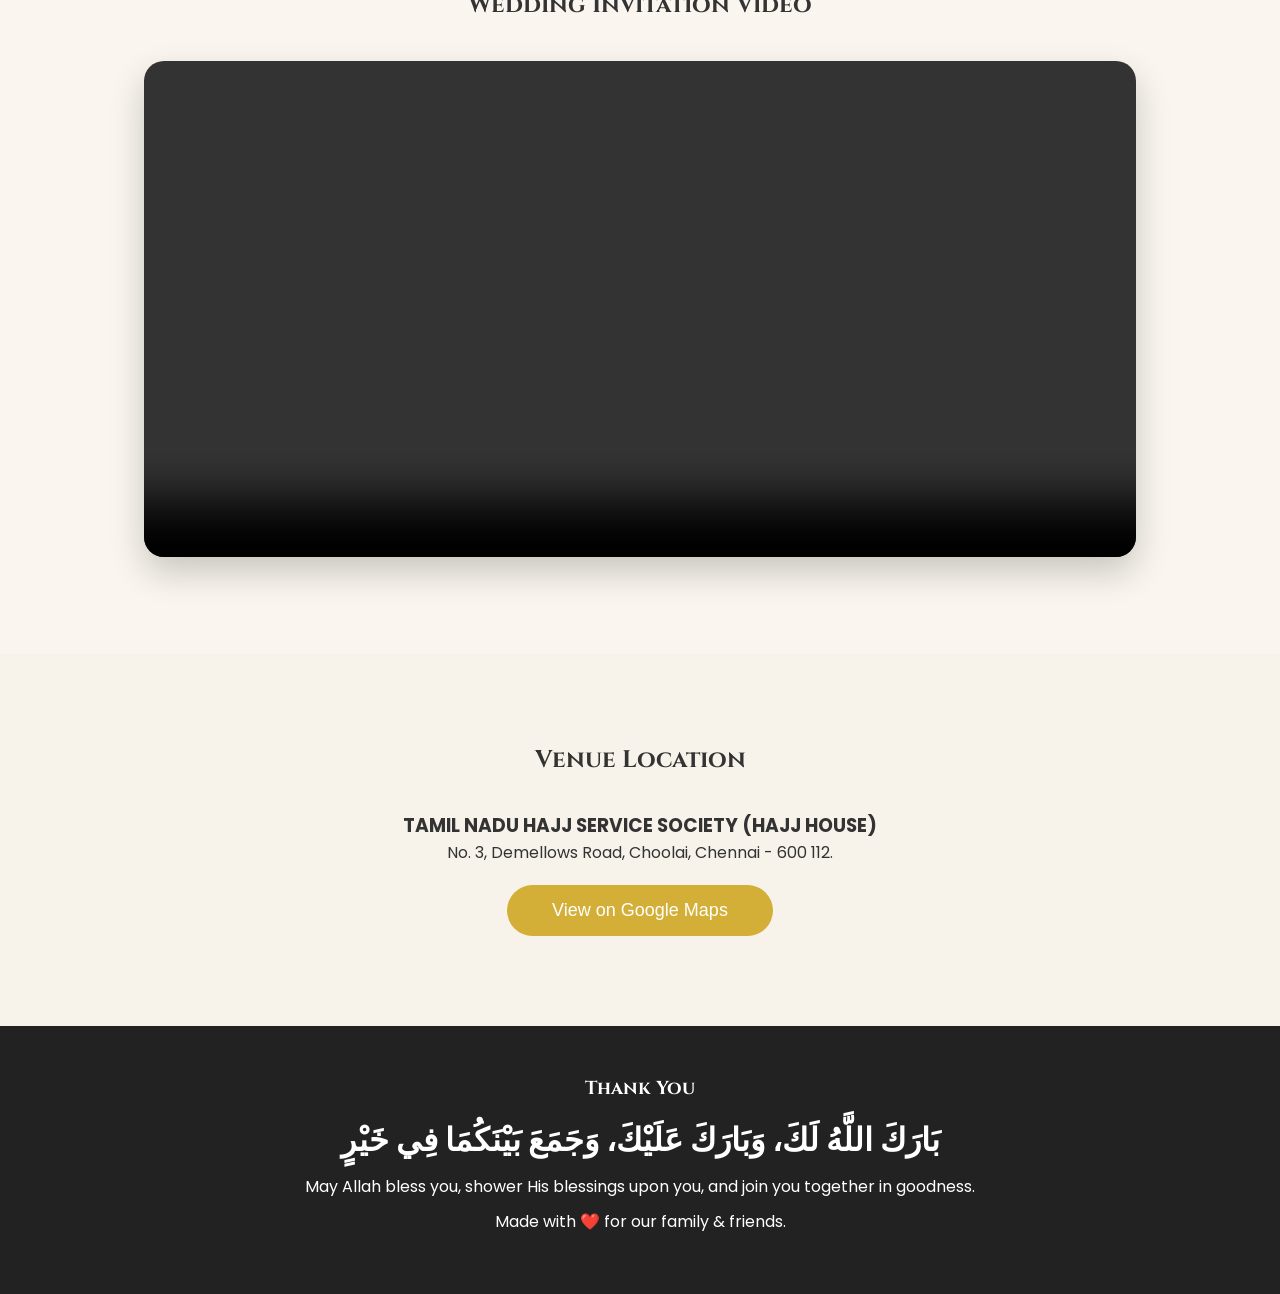
==== commit 1481dc83: "Add files via upload" ====
--- a/index.html
+++ b/index.html
@@ -109,7 +109,7 @@
         alt="Join Hearts">
         
     <p id="heartHint" class="heart-hint">
-        ✨ Tap the heart to begin
+        ✨ Tap Here Bring Two Hearts Together
     </p>
 
 </div>
--- a/style.css
+++ b/style.css
@@ -332,29 +332,29 @@
 /* Hint */
 
 /* Hint */
+
 .heart-hint{
 
-    position: absolute;
-
-    bottom: 75px;      /* Controls how high the hint appears */
-
-    left: 50%;
-    transform: translateX(-50%);
-
-    color: #D4AF37;
-    font-size: 14px;
-
-    text-align: center;
-    white-space: nowrap;
-
-    opacity: 0;
-
-    
-    animation:
-    hintAnimation 6s forwards,
-    hintFloat 2s ease-in-out infinite;
-
-}
+    position:absolute;
+
+    bottom:75px;
+
+    left:50%;
+    transform:translateX(-50%);
+
+    color:#D4AF37;
+    font-size:14px;
+
+    text-align:center;
+    white-space:nowrap;
+
+    opacity:0;
+
+   animation: hintFloat 2s ease-in-out infinite;
+opacity: 0;
+transition: opacity 0.6s ease;
+}
+
 @keyframes hintAnimation{
 
     0%,30%{
@@ -382,6 +382,7 @@
     }
 
 }
+
 
 /* ===========================
    COUNTDOWN
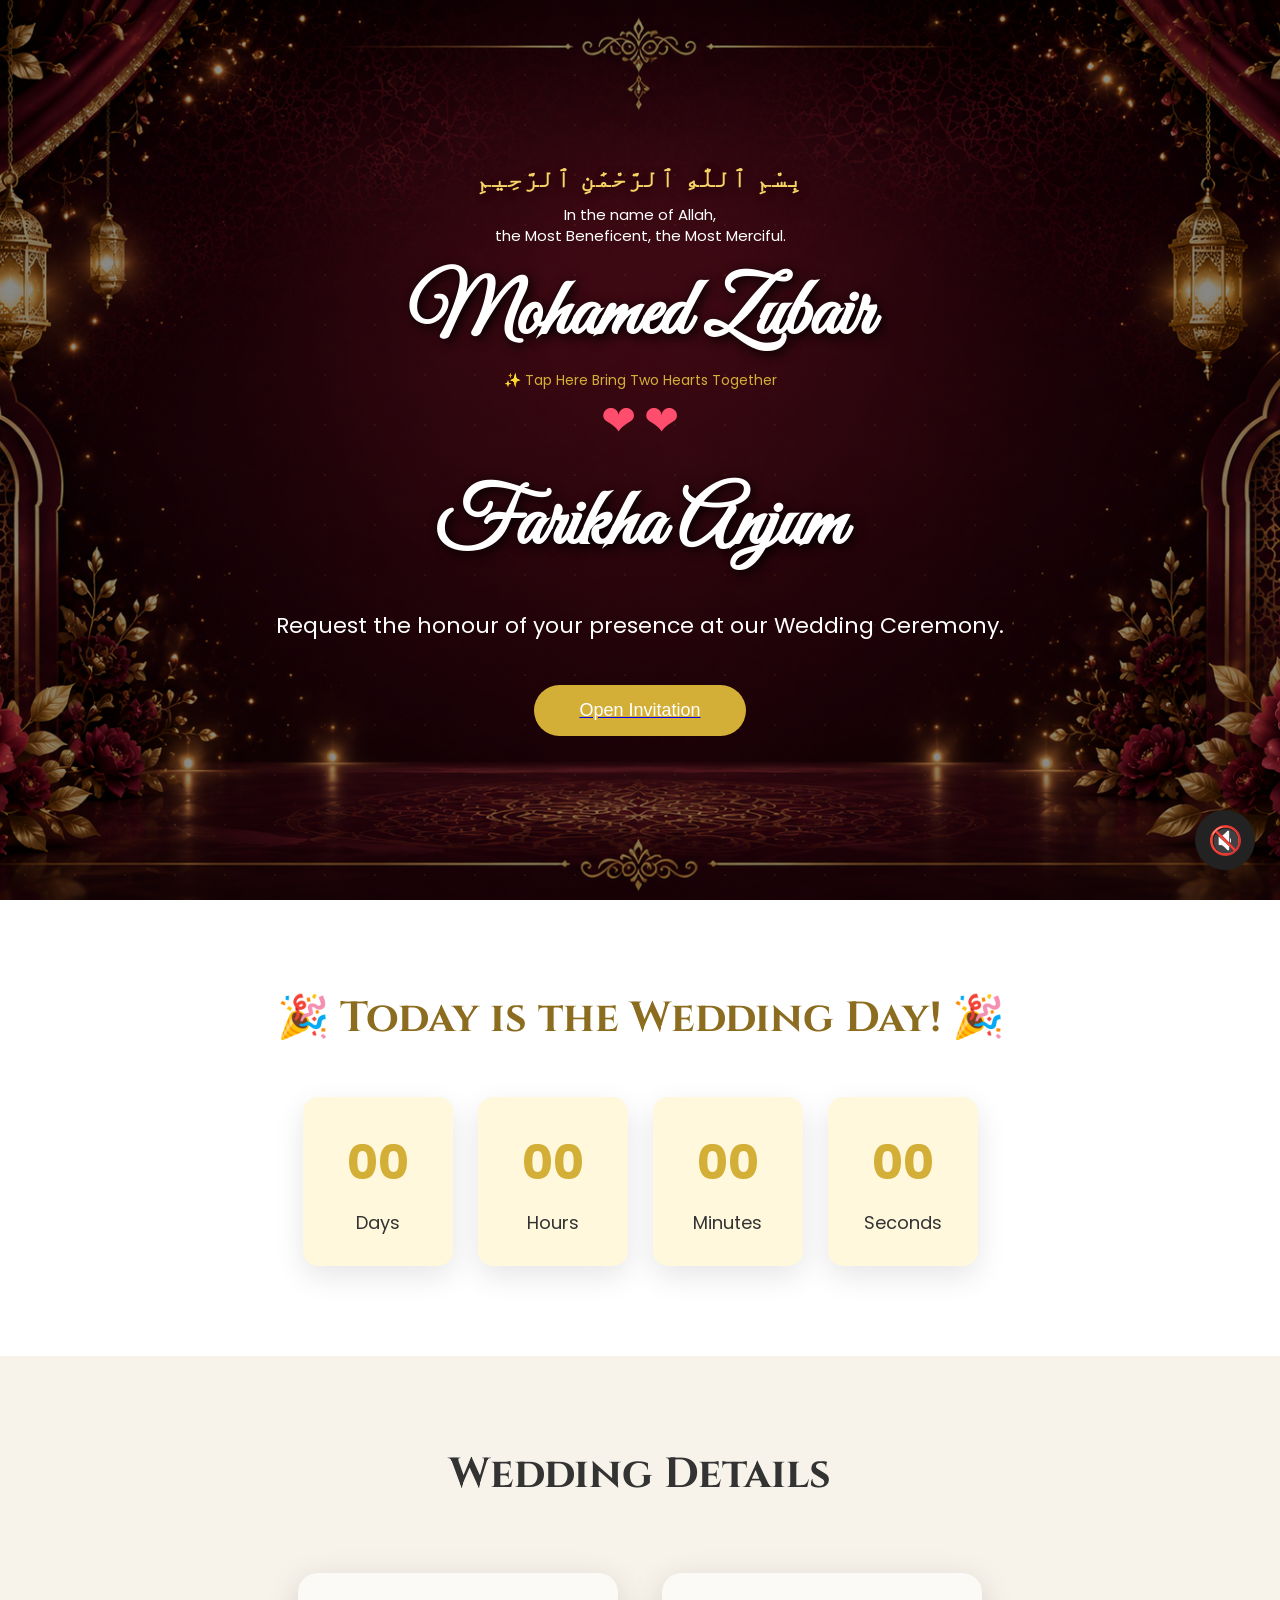
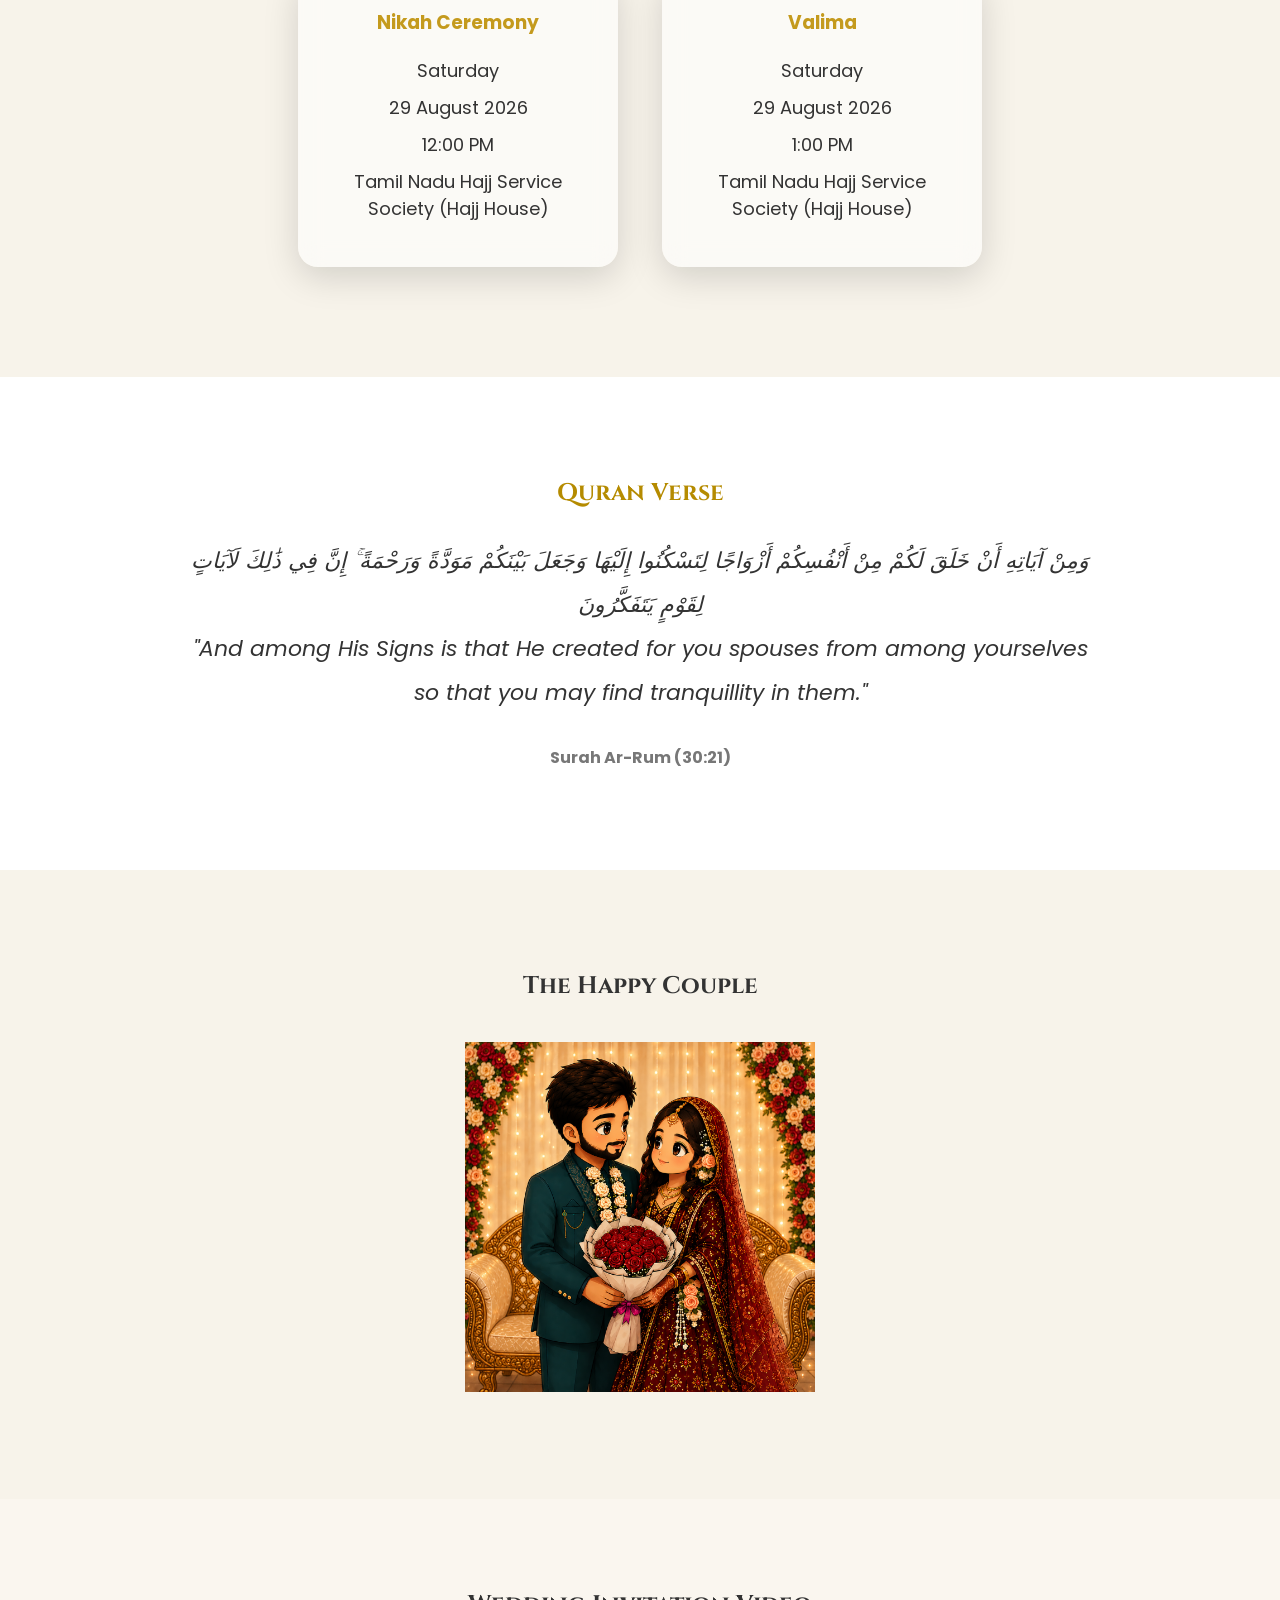
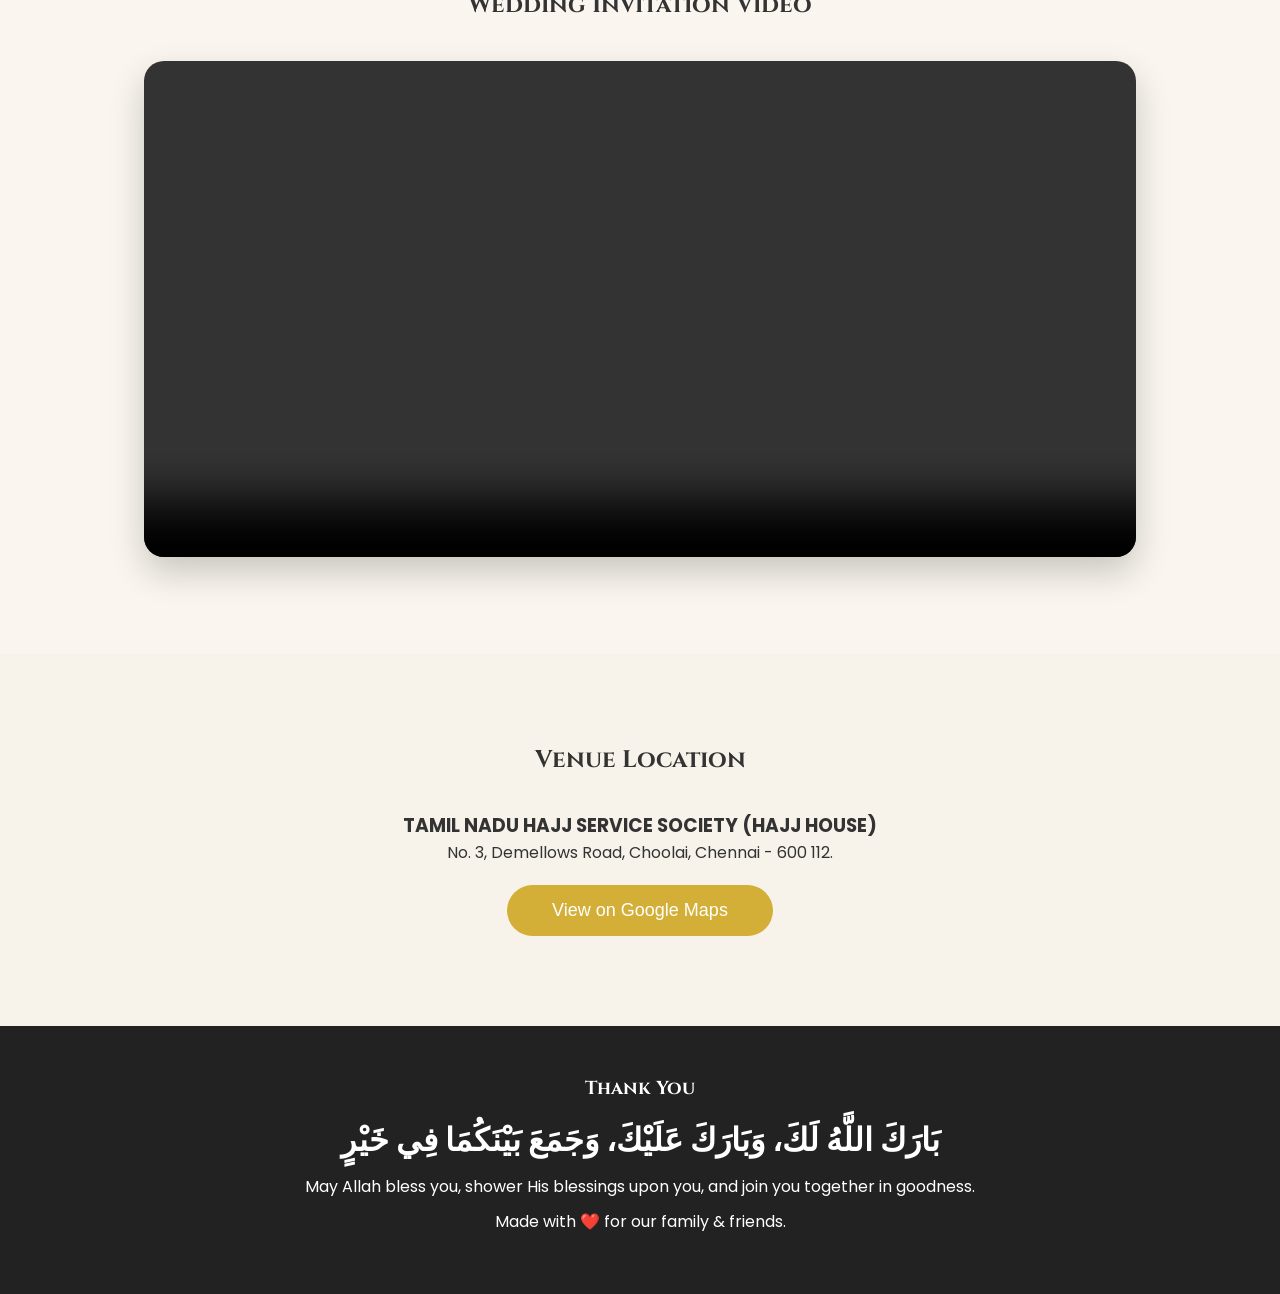
==== commit 8b9bef2a: "Add files via upload" ====
--- a/index.html
+++ b/index.html
@@ -320,18 +320,14 @@
 
 </audio>
 
-<button id="musicBtn">
-
-🔊
+<button id="musicBtn">🔇</button>
+
+<button id="topBtn">
+
+↑
 
 </button>
 
-<button id="topBtn">
-
-↑
-
-</button>
-
 <script src="script.js"></script>
 
 </body>
--- a/style.css
+++ b/style.css
@@ -827,7 +827,7 @@
 
     border-radius:50%;
 
-    background:#d4af37;
+    background:#222;
 
     color:white;
 
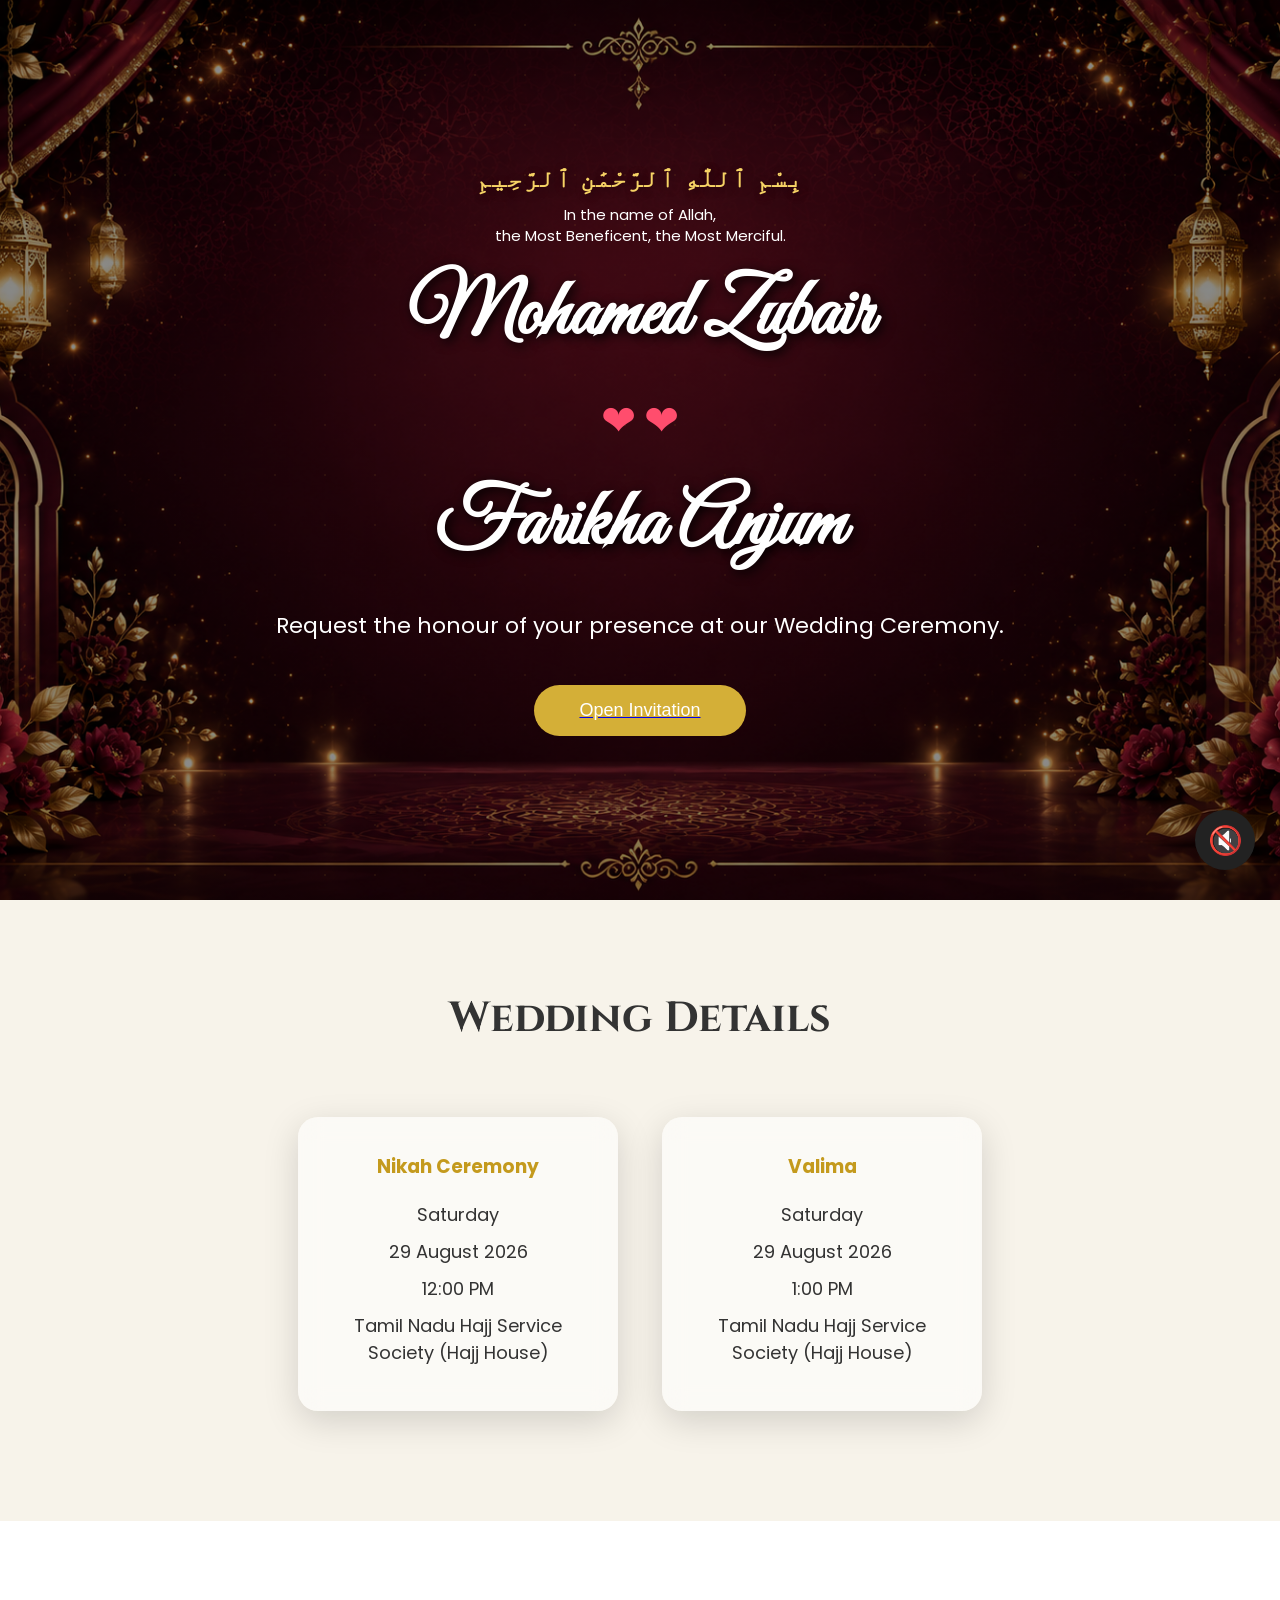
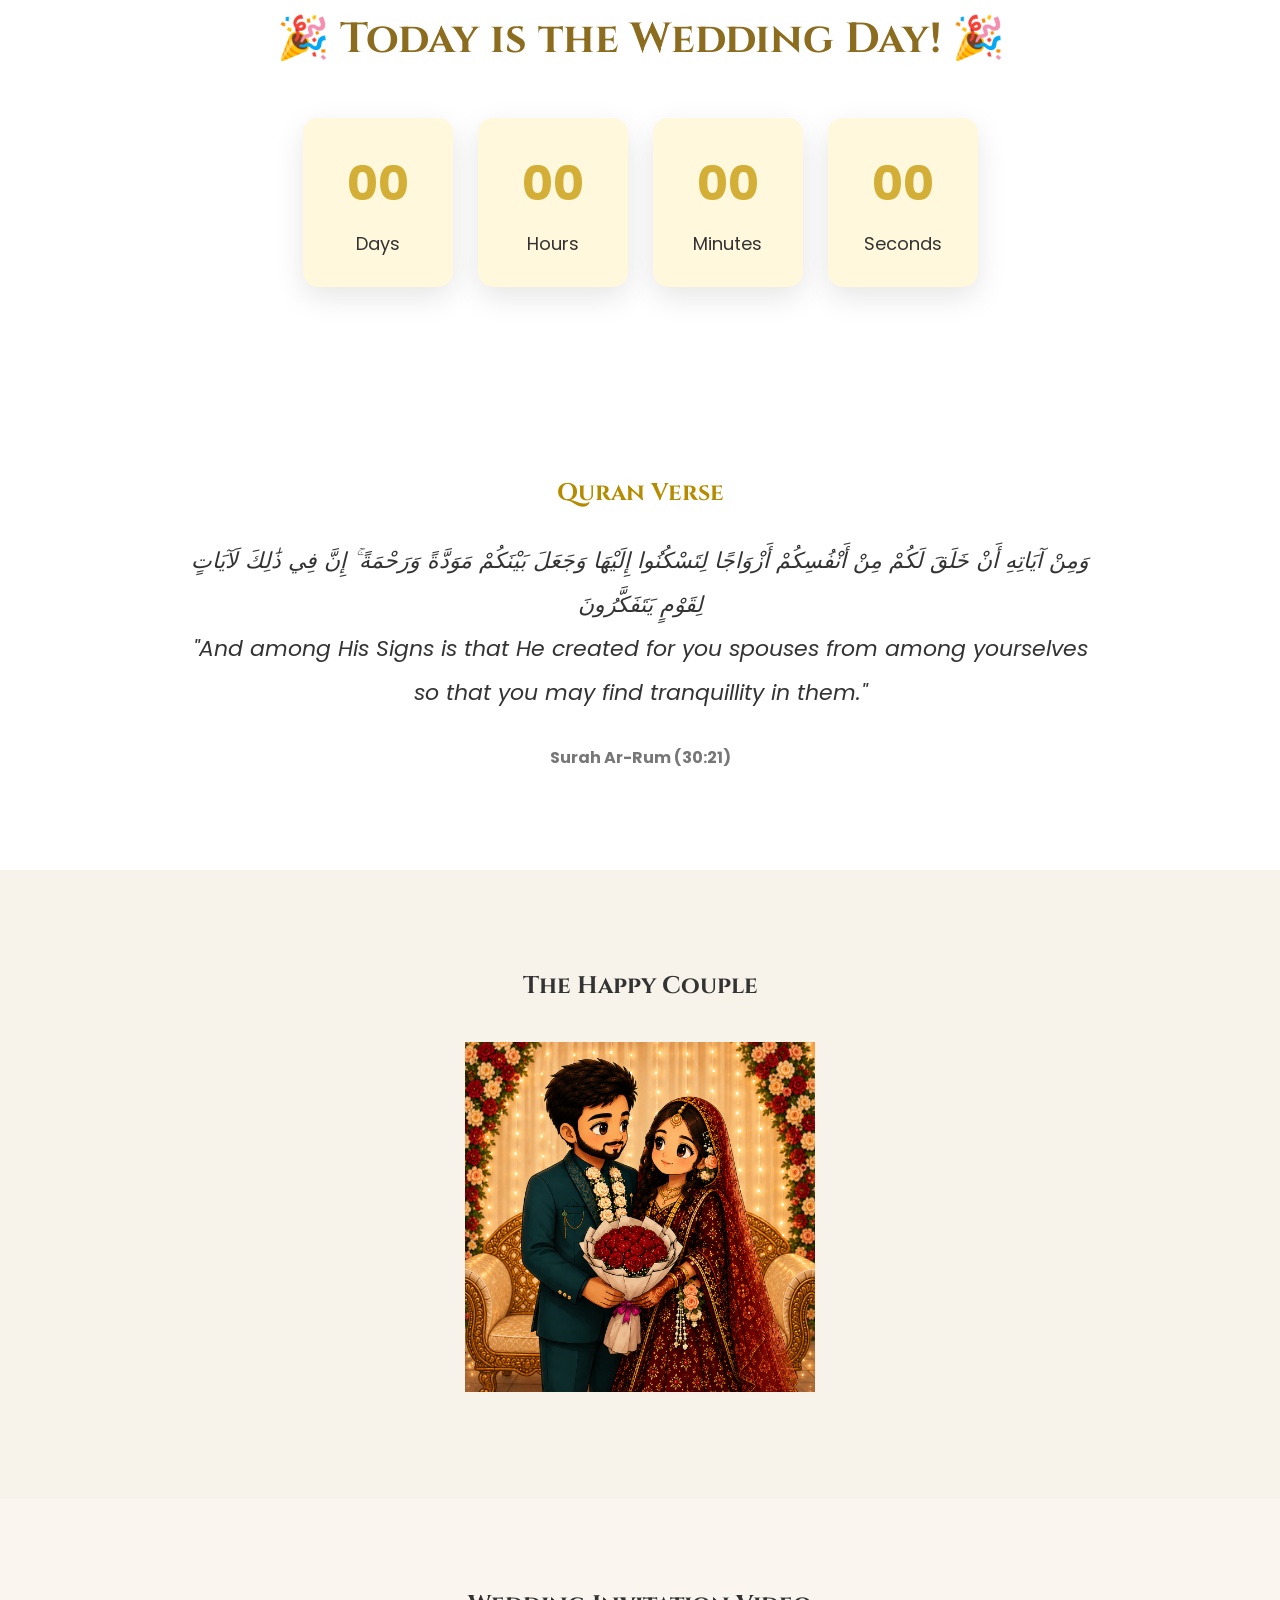
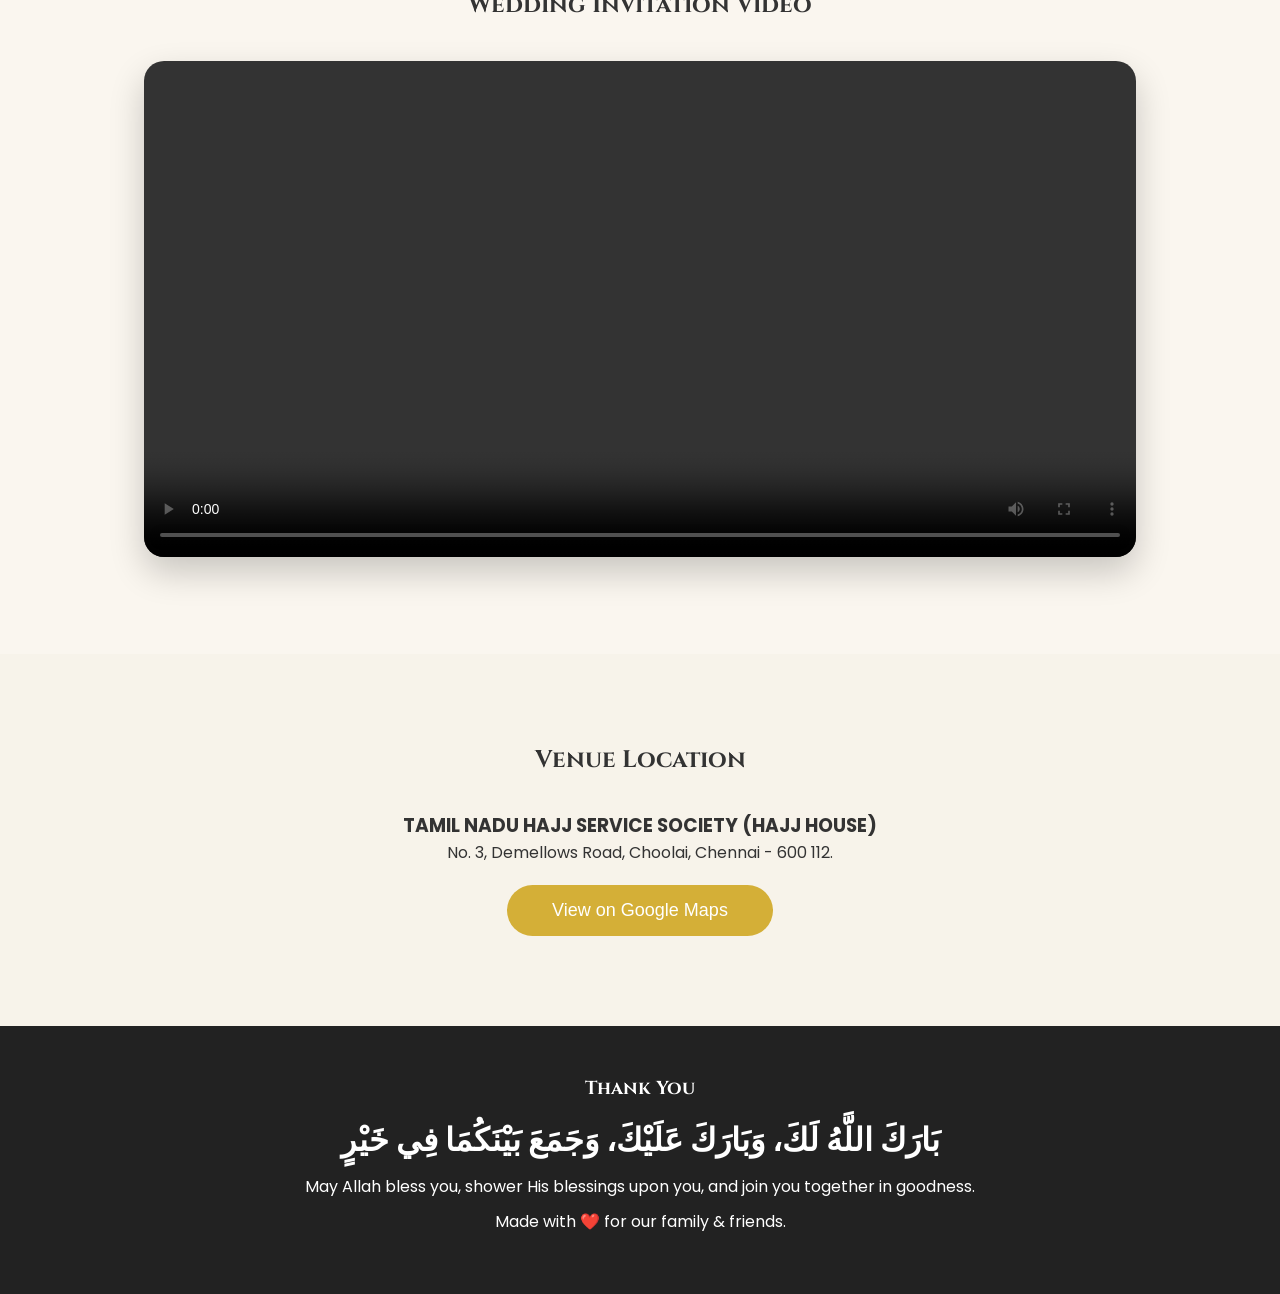
==== commit dd277118: "Add files via upload" ====
--- a/index.html
+++ b/index.html
@@ -137,6 +137,42 @@
 
 </section>
 
+<!-- Wedding Details -->
+
+<section id="details" class="details">
+
+<h2>Wedding Details</h2>
+
+<div class="card">
+
+<h3>Nikah Ceremony</h3>
+
+<p>Saturday</p>
+
+<p>29 August 2026</p>
+
+<p>12:00 PM</p>
+
+<p>Tamil Nadu Hajj Service Society (Hajj House)</p>
+
+</div>
+
+<div class="card">
+
+<h3>Valima</h3>
+
+<p>Saturday</p>
+
+<p>29 August 2026</p>
+
+<p>1:00 PM</p>
+
+<p>Tamil Nadu Hajj Service Society (Hajj House)</p>
+
+</div>
+
+</section>
+
 <!-- Countdown -->
 
 <section class="countdown hidden">
@@ -181,41 +217,6 @@
 
 </section>
 
-<!-- Wedding Details -->
-
-<section id="details" class="details">
-
-<h2>Wedding Details</h2>
-
-<div class="card">
-
-<h3>Nikah Ceremony</h3>
-
-<p>Saturday</p>
-
-<p>29 August 2026</p>
-
-<p>12:00 PM</p>
-
-<p>Tamil Nadu Hajj Service Society (Hajj House)</p>
-
-</div>
-
-<div class="card">
-
-<h3>Valima</h3>
-
-<p>Saturday</p>
-
-<p>29 August 2026</p>
-
-<p>1:00 PM</p>
-
-<p>Tamil Nadu Hajj Service Society (Hajj House)</p>
-
-</div>
-
-</section>
 
 <!-- Quran Verse -->
 
